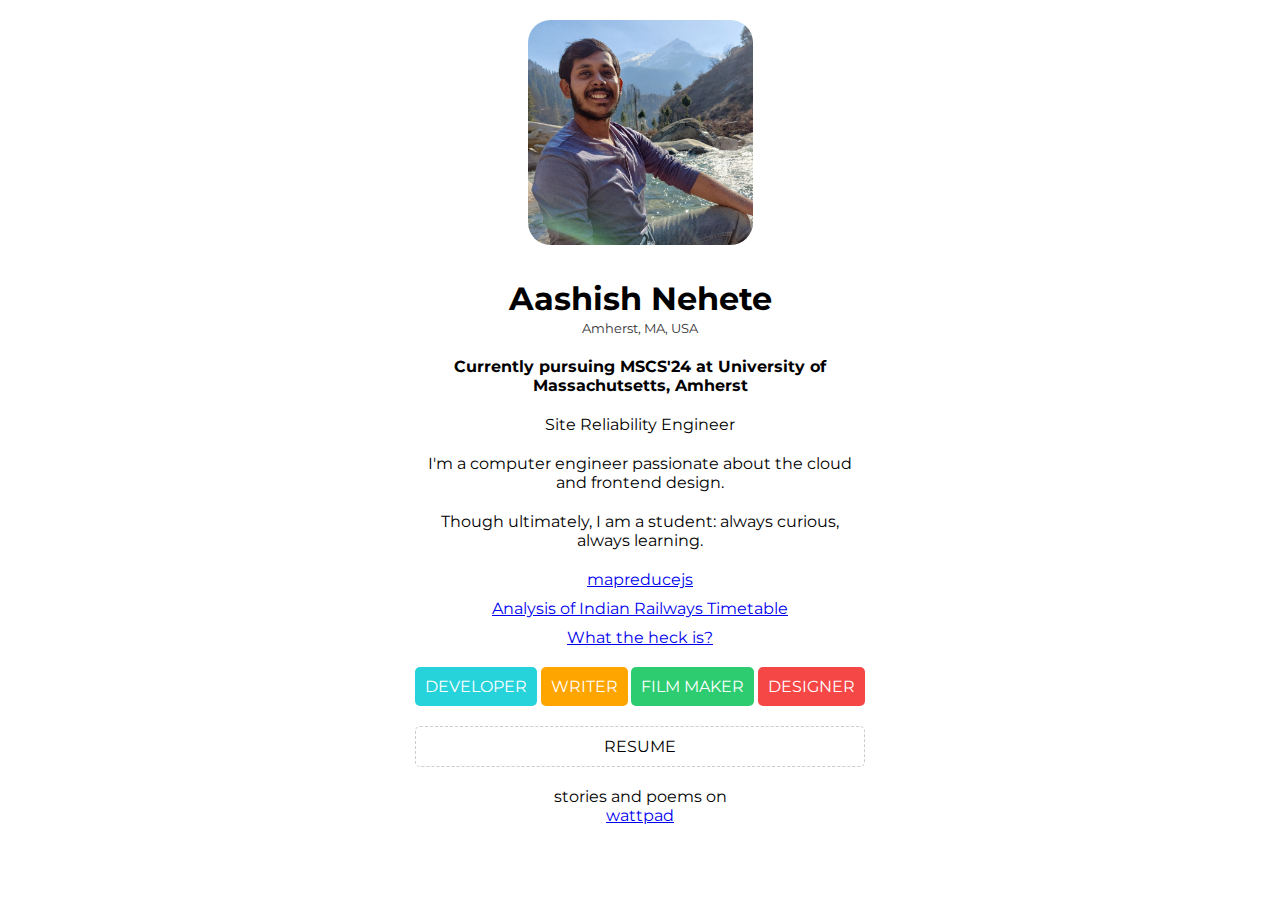
==== index.html @ cf2a5240 "Added new resume" ====
<!DOCTYPE html>
<html lang="en">

<head>
    <meta charset="UTF-8">
    <meta name="viewport" content="width=device-width, initial-scale=1.0">
    <meta http-equiv="X-UA-Compatible" content="ie=edge">
    <link rel="preconnect" href="https://fonts.googleapis.com">
    <link rel="preconnect" href="https://fonts.gstatic.com" crossorigin>
    <link href="https://fonts.googleapis.com/css2?family=Montserrat&display=swap" rel="stylesheet">
    <link rel="stylesheet" href="index.css">
    <link rel="stylesheet" href="https://use.fontawesome.com/releases/v5.3.1/css/all.css"
        integrity="sha384-mzrmE5qonljUremFsqc01SB46JvROS7bZs3IO2EmfFsd15uHvIt+Y8vEf7N7fWAU" crossorigin="anonymous">
    <title>Aashish Nehete</title>
</head>

<body>
    <div class="container">
        <nav>
            <div id="profile"><img src="images/dp.jpeg" alt="Profile"></div>
            <header>
                <h1>Aashish Nehete</h1>
                <small>Amherst, MA, USA</small>
            </header>
            <p id="occupation"><strong>Currently pursuing MSCS'24 at University of Massachutsetts, Amherst</strong></p>
            <p>Site Reliability Engineer</p>
            <p>I'm a computer engineer passionate about the cloud and frontend design.</p>
            <p>Though ultimately, I am a student: always curious, always learning.</p>
            <div id="highlights">
                <a href="https://ashnehete.in/mapreducejs/" target="_blank">mapreducejs</a>
                <a href="https://ashnehete.in/MapReduce-IndianRailwaysTimeTable/" target="_blank">Analysis of Indian
                    Railways Timetable</a>
                <a href="https://ashnehete.in/what-the-heck-is/" target="_blank">What the heck is?</a>
            </div>
            <div id="categories">
                <a href="http://github.com/ashnehete/" target="_blank" class="btn bg-developer">DEVELOPER</a>
                <a href="https://medium.com/@ashnehete" target="_blank" class="btn bg-writer">WRITER</a>
                <a href="https://www.youtube.com/playlist?list=PLQQp-IbY4nLMsA4YAWKZqexojX-QnEF7W" target="_blank"
                    class="btn bg-film">FILM MAKER</a>
                <a href="https://thelogobaker.tumblr.com/" target="_blank" class="btn bg-designer">DESIGNER</a>
            </div>
            <a href="resume/Aashish Nehete Resume.pdf" target="_blank" class="btn btn-inverse bg-resume">RESUME</a>
            <div id="highlights">
                stories and poems on <a href="https://www.wattpad.com/user/ashnehete" target="_blank">wattpad</a>
            </div>
            <div id="social">
                <a href="http://github.com/ashnehete/" target="_blank" style="color:#333"><i
                        class="fab fa-github-square"></i></a>
                <a href="https://www.linkedin.com/in/ashnehete/" target="_blank" style="color:#0077B5"><i
                        class="fab fa-linkedin"></i></a>
                <a href="https://twitter.com/ashnehete" target="_blank" style="color:#1DA1F2"><i
                        class="fab fa-twitter-square"></i></a>
                <a href="mailto:hello@ashnehete.in" target="_blank" style="color:#333"><i
                        class="fas fa-envelope-square"></i></a>
            </div>
        </nav>
    </div>

    <!-- Global site tag (gtag.js) - Google Analytics -->
    <script async src="https://www.googletagmanager.com/gtag/js?id=UA-96631590-1"></script>
    <script>
        window.dataLayer = window.dataLayer || [];
        function gtag() {
            dataLayer.push(arguments);
        }
        gtag('js', new Date());
        gtag('config', 'UA-96631590-1');
    </script>

</body>

</html>
---- index.css ----
:root {
    --light-gray: #EEE;
    --gray: #333;
    --developer: #27D3DB;
    --designer: #F64747;
    --writer: #FFA500;
    --film: #2ECC71;
}

* {
    margin: 0;
    padding: 0;
    font-family: 'Montserrat', sans-serif;
}

.container {
    display: flex;
    flex-direction: column;
}

nav {
    /* fixed width at 25% */
    width: 450px;
    display: flex;
    flex-direction: column;
    text-align: center;
    padding: 20px;
    margin: 0 auto;
}

#profile {
    width: 50%;
    margin-left: auto;
    margin-right: auto;
}

nav img {
    width: 100%;
    border-radius: 10%;
}

nav>header {
    margin-top: 30px;
}

nav>header>small {
    color: var(--gray)
}

nav p {
    margin-top: 20px;
}

#social {
    width:100%;
    margin-top: 20px;
    display: flex;
    justify-content: center;
}

#social i {
    font-size: 2em;
    margin: 5px;
}

#categories {
    display: flex;
    justify-content: space-between;
}

#highlights {
    display: flex;
    flex-direction: column;
    margin-top: 20px;
}

#highlights > a:not(:first-child) {
    margin-top: 10px;
}

a.btn {
    text-decoration: none;
}

.btn {
    margin-top: 20px;
    padding: 10px;
    color: white;
    cursor: pointer;
    border-radius: 5px;
    transition: box-shadow 0.25s ease-in-out;
}

.btn:hover {
    /* box-shadow: 0 2px 4px rgba(0, 0, 0, 0.2), 0 -1px 0px rgba(0, 0, 0, 0.02); */
    box-shadow: 0 4px 8px 0 rgba(0, 0, 0, 0.2);
}

.btn-inverse {
    color: black !important;
}

.bg-developer {
    background-color: var(--developer)
}

.bg-designer {
    background-color: var(--designer)
}

.bg-writer {
    background-color: var(--writer)
}

.bg-film {
    background-color: var(--film)
}

.bg-resume {
    border: 1px dashed #ccc;
}

main {
    flex-grow: 1;
    background-color: var(--light-gray);
    /* min-height: 100vh; */
    padding: 20px;
    display: grid;
    grid-template-columns: 1fr 1fr;
    grid-gap: 20px;
}

.box {
    background-color: white;
    border-radius: 10px;
    min-height: 150px;
    padding: 10px 20px;
}

.box p {
    margin-top: 5px;
}
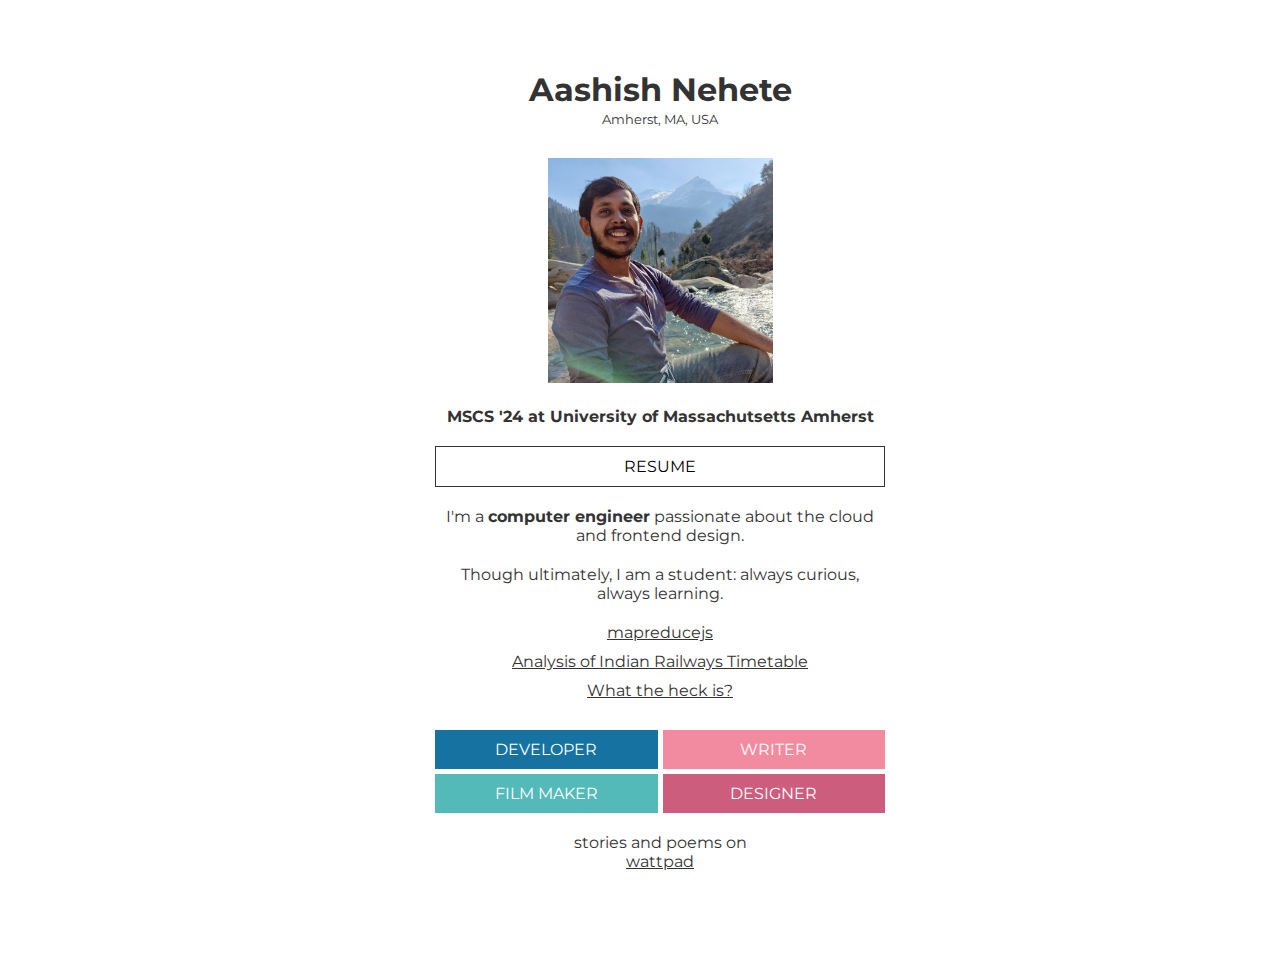
==== commit 0283f3f8: "Slight design updates" ====
--- a/index.html
+++ b/index.html
@@ -16,15 +16,15 @@
 
 <body>
     <div class="container">
-        <nav>
-            <div id="profile"><img src="images/dp.jpeg" alt="Profile"></div>
+        <div class="wrapper">
             <header>
                 <h1>Aashish Nehete</h1>
                 <small>Amherst, MA, USA</small>
             </header>
-            <p id="occupation"><strong>Currently pursuing MSCS'24 at University of Massachutsetts, Amherst</strong></p>
-            <p>Site Reliability Engineer</p>
-            <p>I'm a computer engineer passionate about the cloud and frontend design.</p>
+            <div id="profile"><img src="images/dp.jpeg" alt="Profile"></div>
+            <p id="occupation"><strong>MSCS '24 at University of Massachutsetts Amherst</strong></p>
+            <a href="resume/Aashish Nehete Resume.pdf" target="_blank" class="btn btn-inverse bg-resume">RESUME</a>
+            <p>I'm a <strong>computer engineer</strong> passionate about the cloud and frontend design.</p>
             <p>Though ultimately, I am a student: always curious, always learning.</p>
             <div id="highlights">
                 <a href="https://ashnehete.in/mapreducejs/" target="_blank">mapreducejs</a>
@@ -39,7 +39,6 @@
                     class="btn bg-film">FILM MAKER</a>
                 <a href="https://thelogobaker.tumblr.com/" target="_blank" class="btn bg-designer">DESIGNER</a>
             </div>
-            <a href="resume/Aashish Nehete Resume.pdf" target="_blank" class="btn btn-inverse bg-resume">RESUME</a>
             <div id="highlights">
                 stories and poems on <a href="https://www.wattpad.com/user/ashnehete" target="_blank">wattpad</a>
             </div>
@@ -53,7 +52,7 @@
                 <a href="mailto:hello@ashnehete.in" target="_blank" style="color:#333"><i
                         class="fas fa-envelope-square"></i></a>
             </div>
-        </nav>
+        </div>
     </div>
 
     <!-- Global site tag (gtag.js) - Google Analytics -->
--- a/index.css
+++ b/index.css
@@ -1,24 +1,29 @@
 :root {
     --light-gray: #EEE;
     --gray: #333;
-    --developer: #27D3DB;
-    --designer: #F64747;
-    --writer: #FFA500;
-    --film: #2ECC71;
+    --developer: #1572A1;
+    --designer: #CD5D7D;
+    --writer: #F38BA0;
+    --film: #54BAB9;
 }
 
 * {
     margin: 0;
     padding: 0;
     font-family: 'Montserrat', sans-serif;
+    color: var(--gray);
 }
 
 .container {
     display: flex;
     flex-direction: column;
+    width: 450px;
+    text-align: center;
+    padding: 20px;
+    margin: 0 auto;
 }
 
-nav {
+.wrapper {
     /* fixed width at 25% */
     width: 450px;
     display: flex;
@@ -34,20 +39,19 @@
     margin-right: auto;
 }
 
-nav img {
+img {
     width: 100%;
-    border-radius: 10%;
 }
 
-nav>header {
-    margin-top: 30px;
+header {
+    margin: 30px 0;
 }
 
-nav>header>small {
+header>small {
     color: var(--gray)
 }
 
-nav p {
+p {
     margin-top: 20px;
 }
 
@@ -64,8 +68,16 @@
 }
 
 #categories {
-    display: flex;
-    justify-content: space-between;
+    margin-top: 30px;
+    display: grid;
+    grid-template-columns: repeat(2, 1fr);
+    grid-template-rows: repeat(2, 1fr);
+    grid-column-gap: 5px;
+    grid-row-gap: 5px;
+}
+
+#categories a {
+    margin: 0;
 }
 
 #highlights {
@@ -87,7 +99,6 @@
     padding: 10px;
     color: white;
     cursor: pointer;
-    border-radius: 5px;
     transition: box-shadow 0.25s ease-in-out;
 }
 
@@ -117,7 +128,7 @@
 }
 
 .bg-resume {
-    border: 1px dashed #ccc;
+    border: 1px solid var(--gray);
 }
 
 main {
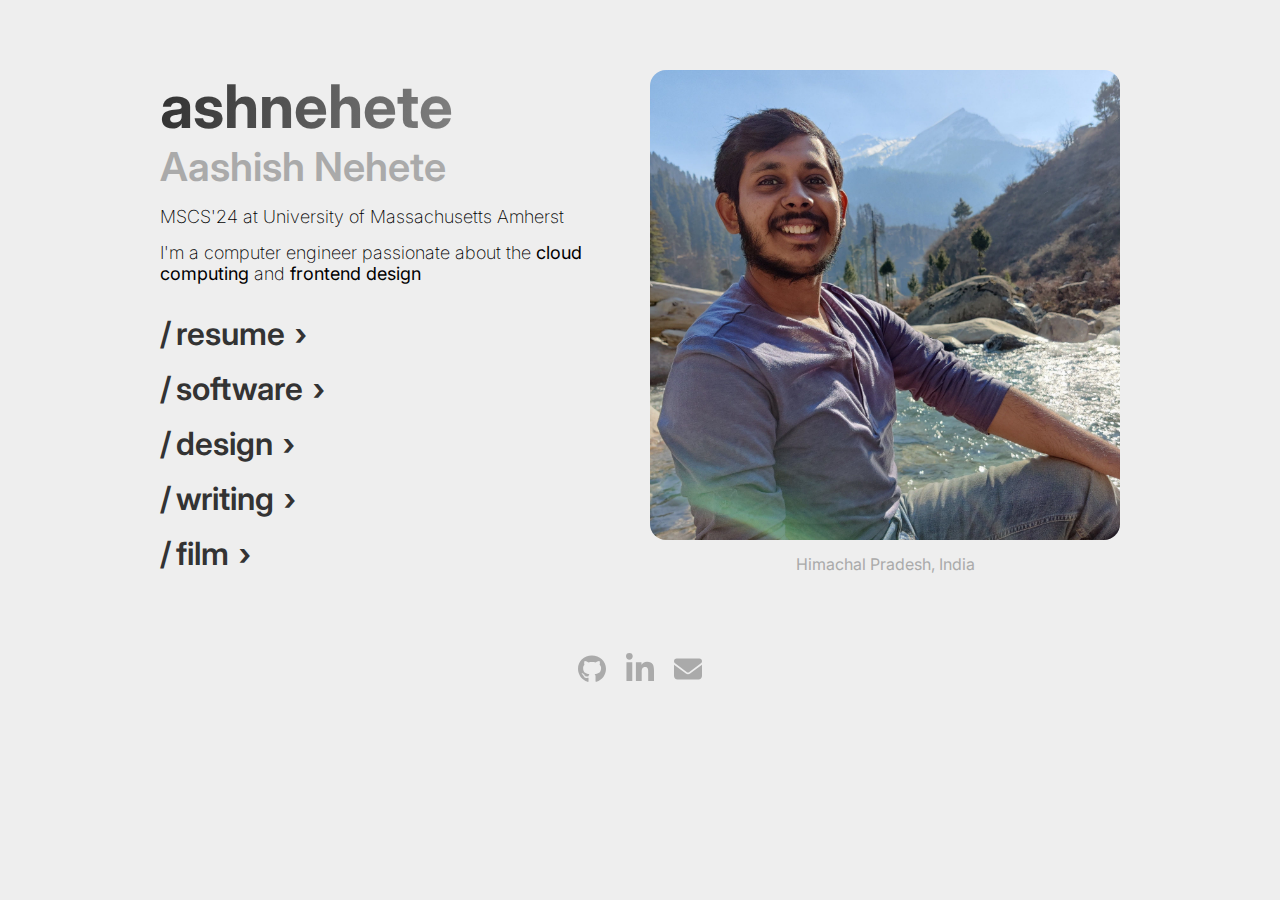
==== commit 52a9cd62: "New Grayscale Design" ====
--- a/index.html
+++ b/index.html
@@ -1,71 +1,42 @@
-<!DOCTYPE html>
+<!doctype html>
 <html lang="en">
-
 <head>
     <meta charset="UTF-8">
-    <meta name="viewport" content="width=device-width, initial-scale=1.0">
+    <meta name="viewport"
+          content="width=device-width, user-scalable=no, initial-scale=1.0, maximum-scale=1.0, minimum-scale=1.0">
     <meta http-equiv="X-UA-Compatible" content="ie=edge">
+    <title>Aashish Nehete</title>
+
     <link rel="preconnect" href="https://fonts.googleapis.com">
     <link rel="preconnect" href="https://fonts.gstatic.com" crossorigin>
-    <link href="https://fonts.googleapis.com/css2?family=Montserrat&display=swap" rel="stylesheet">
-    <link rel="stylesheet" href="index.css">
-    <link rel="stylesheet" href="https://use.fontawesome.com/releases/v5.3.1/css/all.css"
-        integrity="sha384-mzrmE5qonljUremFsqc01SB46JvROS7bZs3IO2EmfFsd15uHvIt+Y8vEf7N7fWAU" crossorigin="anonymous">
-    <title>Aashish Nehete</title>
+    <link href="https://fonts.googleapis.com/css2?family=Inter:wght@400;600;700&display=swap" rel="stylesheet">
+    <link rel="stylesheet" href="/style.css">
 </head>
-
 <body>
-    <div class="container">
-        <div class="wrapper">
-            <header>
-                <h1>Aashish Nehete</h1>
-                <small>Amherst, MA, USA</small>
-            </header>
-            <div id="profile"><img src="images/dp.jpeg" alt="Profile"></div>
-            <p id="occupation"><strong>MSCS '24 at University of Massachutsetts Amherst</strong></p>
-            <a href="resume/Aashish Nehete Resume.pdf" target="_blank" class="btn btn-inverse bg-resume">RESUME</a>
-            <p>I'm a <strong>computer engineer</strong> passionate about the cloud and frontend design.</p>
-            <p>Though ultimately, I am a student: always curious, always learning.</p>
-            <div id="highlights">
-                <a href="https://ashnehete.in/mapreducejs/" target="_blank">mapreducejs</a>
-                <a href="https://ashnehete.in/MapReduce-IndianRailwaysTimeTable/" target="_blank">Analysis of Indian
-                    Railways Timetable</a>
-                <a href="https://ashnehete.in/what-the-heck-is/" target="_blank">What the heck is?</a>
-            </div>
-            <div id="categories">
-                <a href="http://github.com/ashnehete/" target="_blank" class="btn bg-developer">DEVELOPER</a>
-                <a href="https://medium.com/@ashnehete" target="_blank" class="btn bg-writer">WRITER</a>
-                <a href="https://www.youtube.com/playlist?list=PLQQp-IbY4nLMsA4YAWKZqexojX-QnEF7W" target="_blank"
-                    class="btn bg-film">FILM MAKER</a>
-                <a href="https://thelogobaker.tumblr.com/" target="_blank" class="btn bg-designer">DESIGNER</a>
-            </div>
-            <div id="highlights">
-                stories and poems on <a href="https://www.wattpad.com/user/ashnehete" target="_blank">wattpad</a>
-            </div>
-            <div id="social">
-                <a href="http://github.com/ashnehete/" target="_blank" style="color:#333"><i
-                        class="fab fa-github-square"></i></a>
-                <a href="https://www.linkedin.com/in/ashnehete/" target="_blank" style="color:#0077B5"><i
-                        class="fab fa-linkedin"></i></a>
-                <a href="https://twitter.com/ashnehete" target="_blank" style="color:#1DA1F2"><i
-                        class="fab fa-twitter-square"></i></a>
-                <a href="mailto:hello@ashnehete.in" target="_blank" style="color:#333"><i
-                        class="fas fa-envelope-square"></i></a>
-            </div>
+<div class="parent">
+    <div class="left">
+        <span class="username text--gradient">ashnehete</span>
+        <span class="name">Aashish Nehete</span>
+        <p class="about">MSCS'24 at University of Massachusetts Amherst</p>
+        <p class="about">I'm a computer engineer passionate about the <strong>cloud computing</strong> and <strong>frontend
+            design</strong></p>
+        <div class="links">
+            <a href="/resume/Aashish%20Nehete%20Resume.pdf" target="_blank" class="slash">resume</a>
+            <a href="/software" class="slash">software</a>
+            <a href="https://thelogobaker.tumblr.com/" target="_blank" class="slash">design</a>
+            <a href="/writing" class="slash">writing</a>
+            <a href="/film" class="slash">film</a>
         </div>
     </div>
-
-    <!-- Global site tag (gtag.js) - Google Analytics -->
-    <script async src="https://www.googletagmanager.com/gtag/js?id=UA-96631590-1"></script>
-    <script>
-        window.dataLayer = window.dataLayer || [];
-        function gtag() {
-            dataLayer.push(arguments);
-        }
-        gtag('js', new Date());
-        gtag('config', 'UA-96631590-1');
-    </script>
-
+    <div class="right">
+        <img class="display" src="dp.jpeg" alt="Himachal Pradesh, India">
+        <span class="caption">Himachal Pradesh, India</span>
+    </div>
+</div>
+<footer>
+    <a href="http://github.com/ashnehete/" target="_blank"><img src="/assets/github.svg" alt="github.com"></a>
+    <a href="https://www.linkedin.com/in/ashnehete/" target="_blank"><img src="/assets/linkedin.svg" alt="linkedin.com"></a>
+    <a href="mailto:hello@ashnehete.in" target="_blank"><img src="/assets/email.svg" alt="gmail.com"></a>
+</footer>
 </body>
-
 </html>--- a/style.css
+++ b/style.css
@@ -0,0 +1,197 @@
+:root {
+    /*--primary-blue: #0039e3;*/
+    --primary-blue: #333333;
+    /*--secondary-blue: #7fc1ff;*/
+    --secondary-blue: #7F7F7F;
+    --text: #333333;
+    --text-light: #aaa;
+    --grey: #3333;
+
+    --width: 1000px;
+    --radius: 16px;
+}
+
+* {
+    box-sizing: border-box;
+    margin: 0;
+    padding: 0;
+}
+
+html {
+    font-family: 'Inter', sans-serif;
+}
+
+body {
+    background: #eee;
+}
+
+a {
+    text-decoration: none;
+    color: var(--text);
+}
+
+iframe {
+    aspect-ratio: 16 / 9;
+    border-radius: var(--radius);
+}
+
+.parent {
+    display: grid;
+    grid-template-columns: repeat(2, 1fr);
+    gap: 20px;
+
+    max-width: var(--width);
+    margin: 50px auto 30px;
+    padding: 20px;
+}
+
+@media screen and (max-width: 786px) {
+    .parent {
+        grid-template-columns: 1fr;
+    }
+}
+
+img.display {
+    width: 100%;
+    border-radius: var(--radius);
+}
+
+.caption {
+    display: block;
+    margin-top: 10px;
+    color: var(--text-light);
+    text-align: center;
+}
+
+.username {
+    font-size: 60px;
+    font-weight: 700;
+}
+
+.text--gradient {
+    background: var(--primary-blue);
+    background: linear-gradient(90deg, var(--primary-blue) 0%, var(--secondary-blue) 100%);
+    -webkit-background-clip: text;
+    -webkit-text-fill-color: transparent;
+}
+
+.name {
+    display: block;
+    font-size: 40px;
+    font-weight: 600;
+    color: var(--text-light);
+}
+
+.about {
+    font-size: 18px;
+    font-weight: 200;
+    margin: 15px 0;
+}
+
+.links {
+    margin: 30px 0;
+    font-weight: 600;
+}
+
+.links > a {
+    display: block;
+    margin-top: 16px;
+    font-size: 32px;
+}
+
+.slash:before {
+    content: "/";
+    margin-right: 5px;
+}
+
+.links > a:after {
+    content: "\203A";
+    margin-left: 10px;
+    transition: all 100ms ease-in-out;
+}
+
+.links > a:hover:after {
+    margin-left: 20px;
+}
+
+
+/* FOOTER */
+footer {
+    width: 100%;
+    display: flex;
+    justify-content: center;
+    align-items: center;
+    gap: 20px;
+    padding-bottom: 50px;
+}
+
+footer img {
+    width: 28px;
+}
+
+/* END FOOTER */
+
+/* PAGE */
+header {
+    position: relative;
+    max-width: 1000px;
+    margin: 50px auto 30px;
+    padding: 10px;
+    text-align: center;
+    font-size: 52px;
+    letter-spacing: 5px;
+}
+
+.header__back {
+    position: absolute;
+    left: 10px;
+    transition: all 100ms ease-in-out;
+    color: var(--text)
+}
+
+.header__back:hover {
+    left: 0;
+}
+
+.header__title {
+    display: block;
+    font-weight: 700;
+}
+
+.header__subtitle {
+    display: block;
+    margin-top: 30px;
+    font-size: 0.6em;
+}
+
+.card {
+    padding: 20px;
+    border-radius: var(--radius);
+    box-shadow: 5px 5px 0 0 var(--grey);
+    border: var(--grey) 1px solid;
+    transition: all 200ms ease-in-out;
+    background: white;
+}
+
+.card:hover, .card--blue {
+    --grey: var(--secondary-blue);
+}
+
+.card__title, .card__tags {
+    margin-bottom: 20px;
+}
+
+.card__pill {
+    border-radius: 12px;
+    color: white;
+    background: var(--secondary-blue);
+    padding: 5px 10px;
+    font-size: 12px;
+    letter-spacing: 1px;
+    transition: all 100ms ease-in-out;
+}
+
+.card--shadow {
+
+}
+/* END PAGE */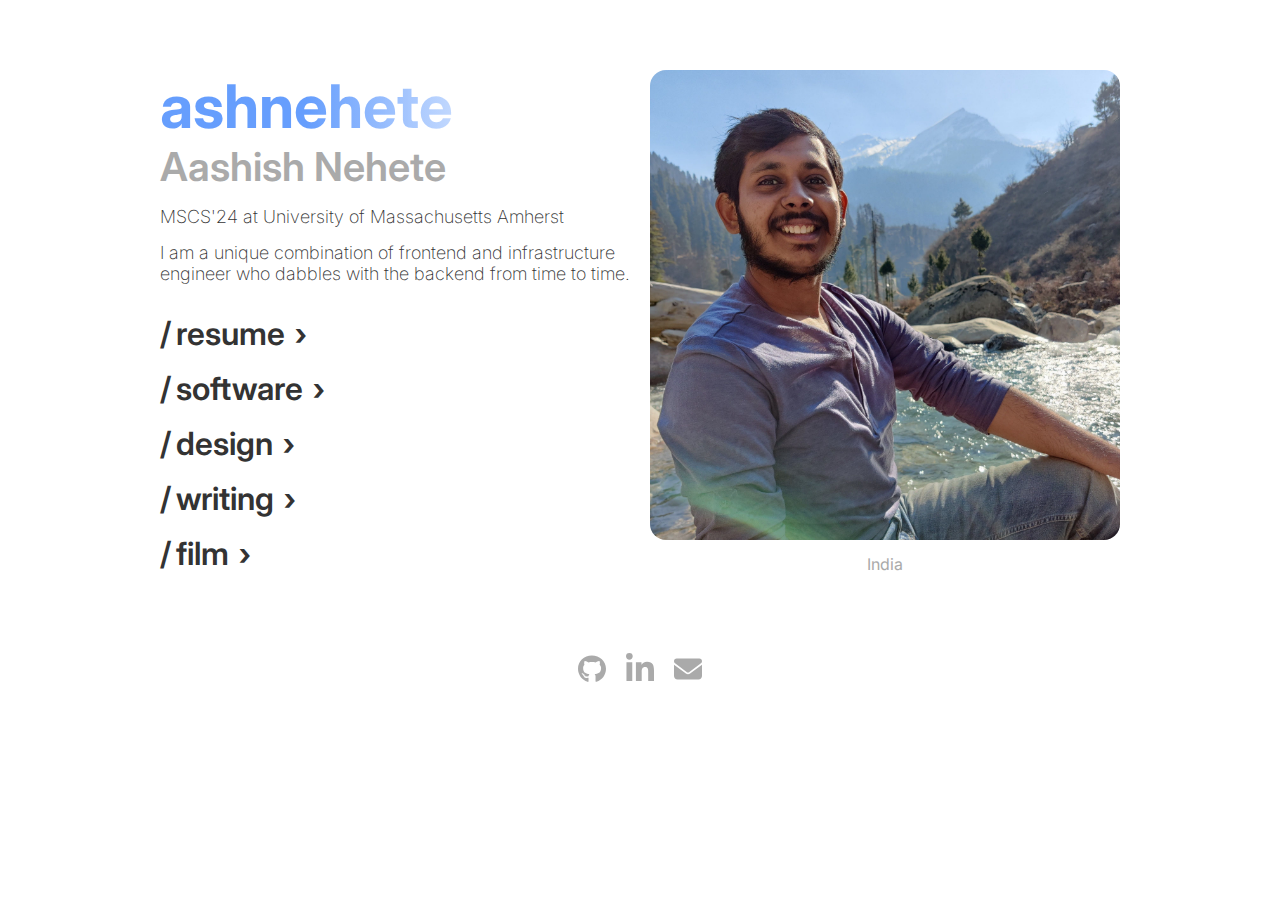
==== commit 0bf354f8: "Added colour" ====
--- a/index.html
+++ b/index.html
@@ -11,6 +11,11 @@
     <link rel="preconnect" href="https://fonts.gstatic.com" crossorigin>
     <link href="https://fonts.googleapis.com/css2?family=Inter:wght@400;600;700&display=swap" rel="stylesheet">
     <link rel="stylesheet" href="/style.css">
+    <style>
+        body {
+            background: white;
+        }
+    </style>
 </head>
 <body>
 <div class="parent">
@@ -18,8 +23,8 @@
         <span class="username text--gradient">ashnehete</span>
         <span class="name">Aashish Nehete</span>
         <p class="about">MSCS'24 at University of Massachusetts Amherst</p>
-        <p class="about">I'm a computer engineer passionate about the <strong>cloud computing</strong> and <strong>frontend
-            design</strong></p>
+        <p class="about">I am a unique combination of frontend and infrastructure engineer who dabbles with the
+            backend from time to time.</p>
         <div class="links">
             <a href="/resume/Aashish%20Nehete%20Resume.pdf" target="_blank" class="slash">resume</a>
             <a href="/software" class="slash">software</a>
@@ -29,8 +34,8 @@
         </div>
     </div>
     <div class="right">
-        <img class="display" src="dp.jpeg" alt="Himachal Pradesh, India">
-        <span class="caption">Himachal Pradesh, India</span>
+        <img class="display" src="dp.jpeg" alt="Aashish Nehete, India">
+        <span class="caption">India</span>
     </div>
 </div>
 <footer>
--- a/style.css
+++ b/style.css
@@ -1,11 +1,12 @@
 :root {
-    /*--primary-blue: #0039e3;*/
-    --primary-blue: #333333;
-    /*--secondary-blue: #7fc1ff;*/
-    --secondary-blue: #7F7F7F;
     --text: #333333;
     --text-light: #aaa;
     --grey: #3333;
+
+    --theme-value: 102, 158, 253;
+    --theme: rgb(var(--theme-value));
+    --theme-light: rgba(var(--theme-value), 0.4);
+    --theme-lightest: rgba(var(--theme-value), 0.05);
 
     --width: 1000px;
     --radius: 16px;
@@ -15,6 +16,7 @@
     box-sizing: border-box;
     margin: 0;
     padding: 0;
+    color: var(--text);
 }
 
 html {
@@ -22,7 +24,7 @@
 }
 
 body {
-    background: #eee;
+    background: var(--theme-lightest);
 }
 
 a {
@@ -69,8 +71,8 @@
 }
 
 .text--gradient {
-    background: var(--primary-blue);
-    background: linear-gradient(90deg, var(--primary-blue) 0%, var(--secondary-blue) 100%);
+    background: var(--theme);
+    background: linear-gradient(90deg, var(--theme) 50%, var(--theme-light) 100%);
     -webkit-background-clip: text;
     -webkit-text-fill-color: transparent;
 }
@@ -165,16 +167,17 @@
 }
 
 .card {
+    --color: var(--theme-light);
     padding: 20px;
     border-radius: var(--radius);
-    box-shadow: 5px 5px 0 0 var(--grey);
-    border: var(--grey) 1px solid;
+    box-shadow: 5px 5px 0 0 var(--color);
+    border: var(--color) 1px solid;
     transition: all 200ms ease-in-out;
     background: white;
 }
 
 .card:hover, .card--blue {
-    --grey: var(--secondary-blue);
+    --color: var(--theme);
 }
 
 .card__title, .card__tags {
@@ -184,7 +187,7 @@
 .card__pill {
     border-radius: 12px;
     color: white;
-    background: var(--secondary-blue);
+    background: var(--theme);
     padding: 5px 10px;
     font-size: 12px;
     letter-spacing: 1px;
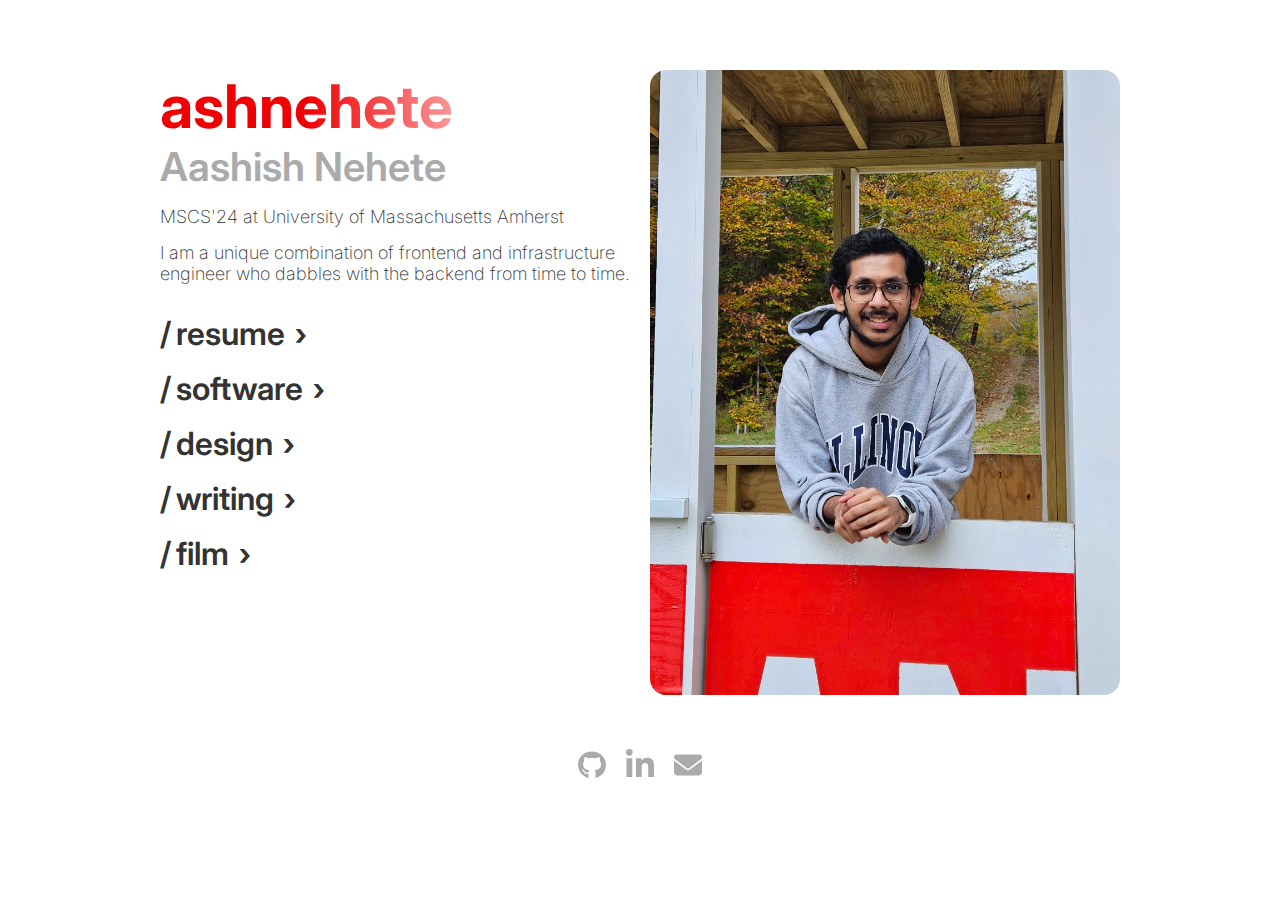
==== commit 7493dc01: "Updated dp and colors" ====
--- a/index.html
+++ b/index.html
@@ -1,9 +1,10 @@
 <!doctype html>
 <html lang="en">
+
 <head>
     <meta charset="UTF-8">
     <meta name="viewport"
-          content="width=device-width, user-scalable=no, initial-scale=1.0, maximum-scale=1.0, minimum-scale=1.0">
+        content="width=device-width, user-scalable=no, initial-scale=1.0, maximum-scale=1.0, minimum-scale=1.0">
     <meta http-equiv="X-UA-Compatible" content="ie=edge">
     <title>Aashish Nehete</title>
 
@@ -13,35 +14,37 @@
     <link rel="stylesheet" href="/style.css">
     <style>
         body {
-            background: white;
+            background: #fff;
         }
     </style>
 </head>
+
 <body>
-<div class="parent">
-    <div class="left">
-        <span class="username text--gradient">ashnehete</span>
-        <span class="name">Aashish Nehete</span>
-        <p class="about">MSCS'24 at University of Massachusetts Amherst</p>
-        <p class="about">I am a unique combination of frontend and infrastructure engineer who dabbles with the
-            backend from time to time.</p>
-        <div class="links">
-            <a href="/resume/Aashish%20Nehete%20Resume.pdf" target="_blank" class="slash">resume</a>
-            <a href="/software" class="slash">software</a>
-            <a href="https://thelogobaker.tumblr.com/" target="_blank" class="slash">design</a>
-            <a href="/writing" class="slash">writing</a>
-            <a href="/film" class="slash">film</a>
+    <div class="parent">
+        <div class="left">
+            <span class="username text--gradient">ashnehete</span>
+            <span class="name">Aashish Nehete</span>
+            <p class="about">MSCS'24 at University of Massachusetts Amherst</p>
+            <p class="about">I am a unique combination of frontend and infrastructure engineer who dabbles with the
+                backend from time to time.</p>
+            <div class="links">
+                <a href="/resume/Aashish%20Nehete%20Resume.pdf" target="_blank" class="slash">resume</a>
+                <a href="/software" class="slash">software</a>
+                <a href="https://thelogobaker.tumblr.com/" target="_blank" class="slash">design</a>
+                <a href="/writing" class="slash">writing</a>
+                <a href="/film" class="slash">film</a>
+            </div>
+        </div>
+        <div class="right">
+            <img class="display" src="dp.jpeg" alt="Aashish Nehete, India">
         </div>
     </div>
-    <div class="right">
-        <img class="display" src="dp.jpeg" alt="Aashish Nehete, India">
-        <span class="caption">India</span>
-    </div>
-</div>
-<footer>
-    <a href="http://github.com/ashnehete/" target="_blank"><img src="/assets/github.svg" alt="github.com"></a>
-    <a href="https://www.linkedin.com/in/ashnehete/" target="_blank"><img src="/assets/linkedin.svg" alt="linkedin.com"></a>
-    <a href="mailto:hello@ashnehete.in" target="_blank"><img src="/assets/email.svg" alt="gmail.com"></a>
-</footer>
+    <footer>
+        <a href="http://github.com/ashnehete/" target="_blank"><img src="/assets/github.svg" alt="github.com"></a>
+        <a href="https://www.linkedin.com/in/ashnehete/" target="_blank"><img src="/assets/linkedin.svg"
+                alt="linkedin.com"></a>
+        <a href="mailto:hello@ashnehete.in" target="_blank"><img src="/assets/email.svg" alt="gmail.com"></a>
+    </footer>
 </body>
+
 </html>--- a/style.css
+++ b/style.css
@@ -3,7 +3,7 @@
     --text-light: #aaa;
     --grey: #3333;
 
-    --theme-value: 102, 158, 253;
+    --theme-value: 241, 0, 3;
     --theme: rgb(var(--theme-value));
     --theme-light: rgba(var(--theme-value), 0.4);
     --theme-lightest: rgba(var(--theme-value), 0.05);
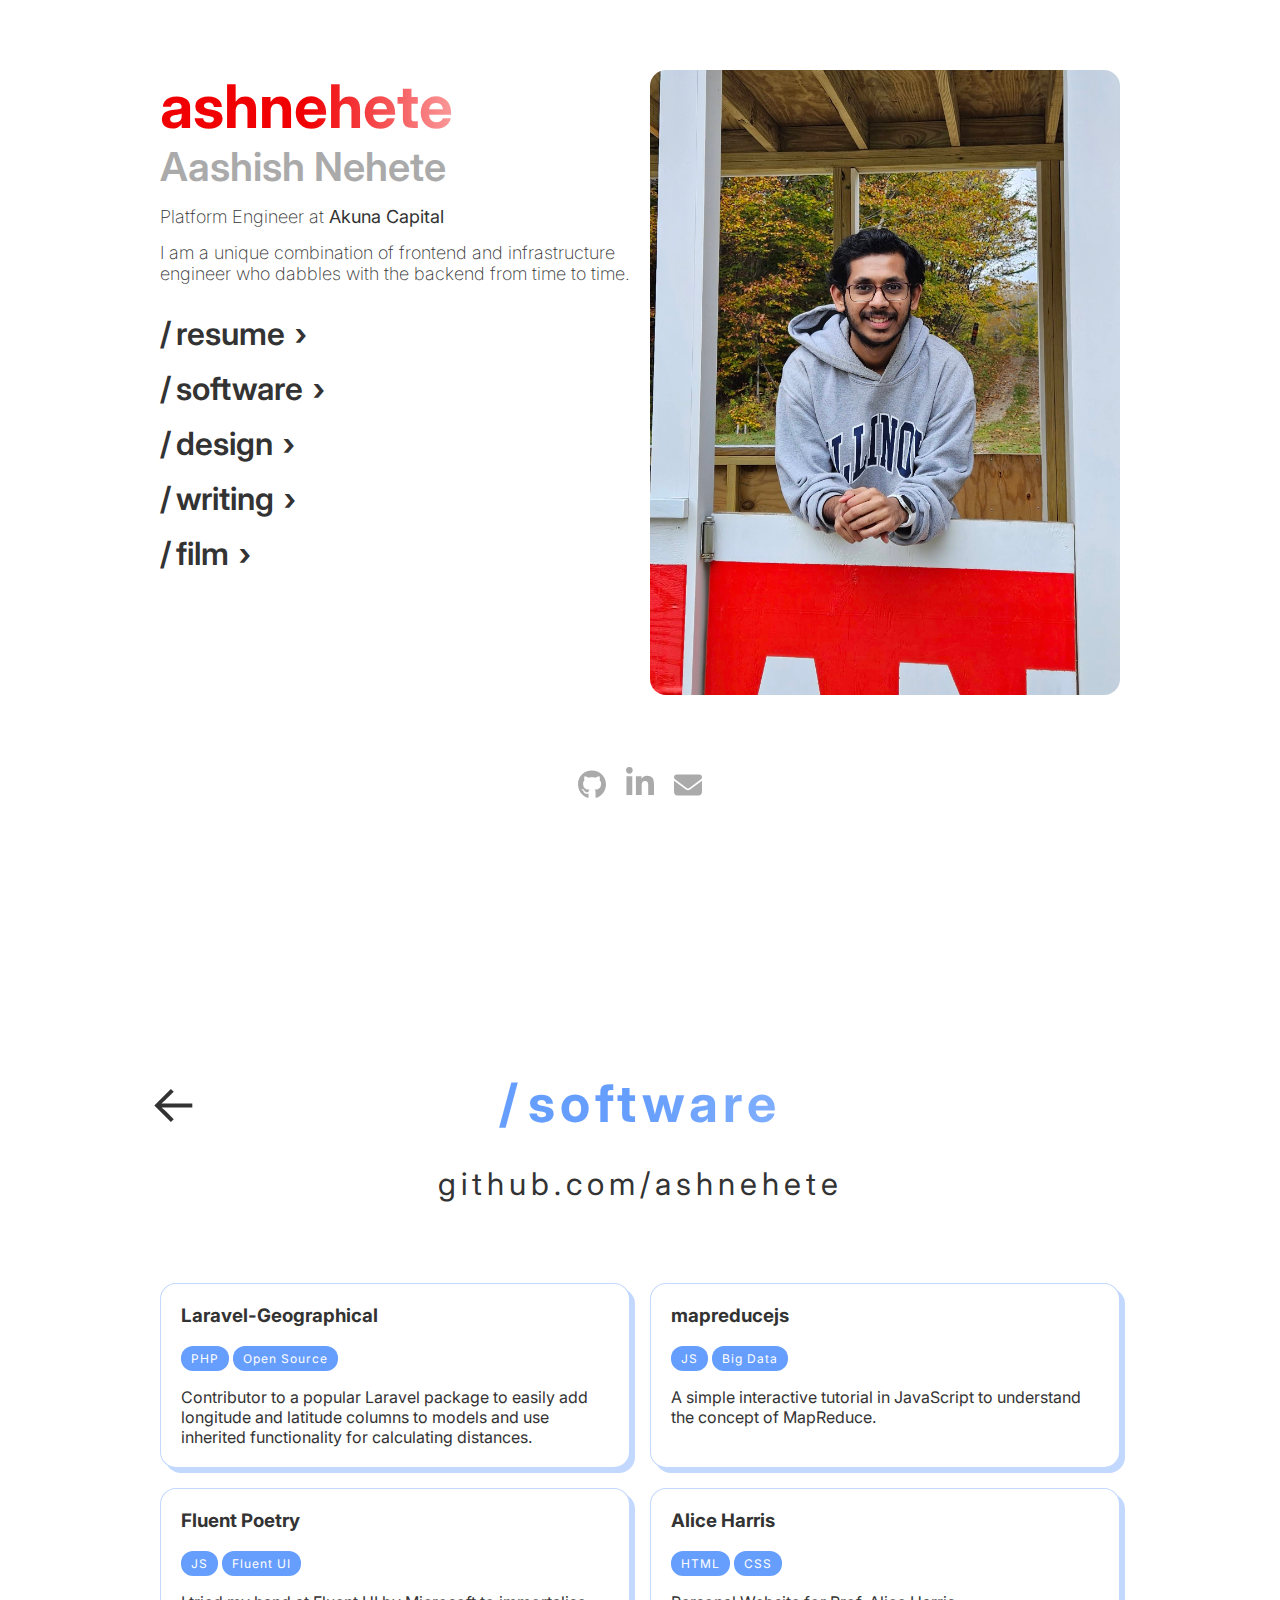
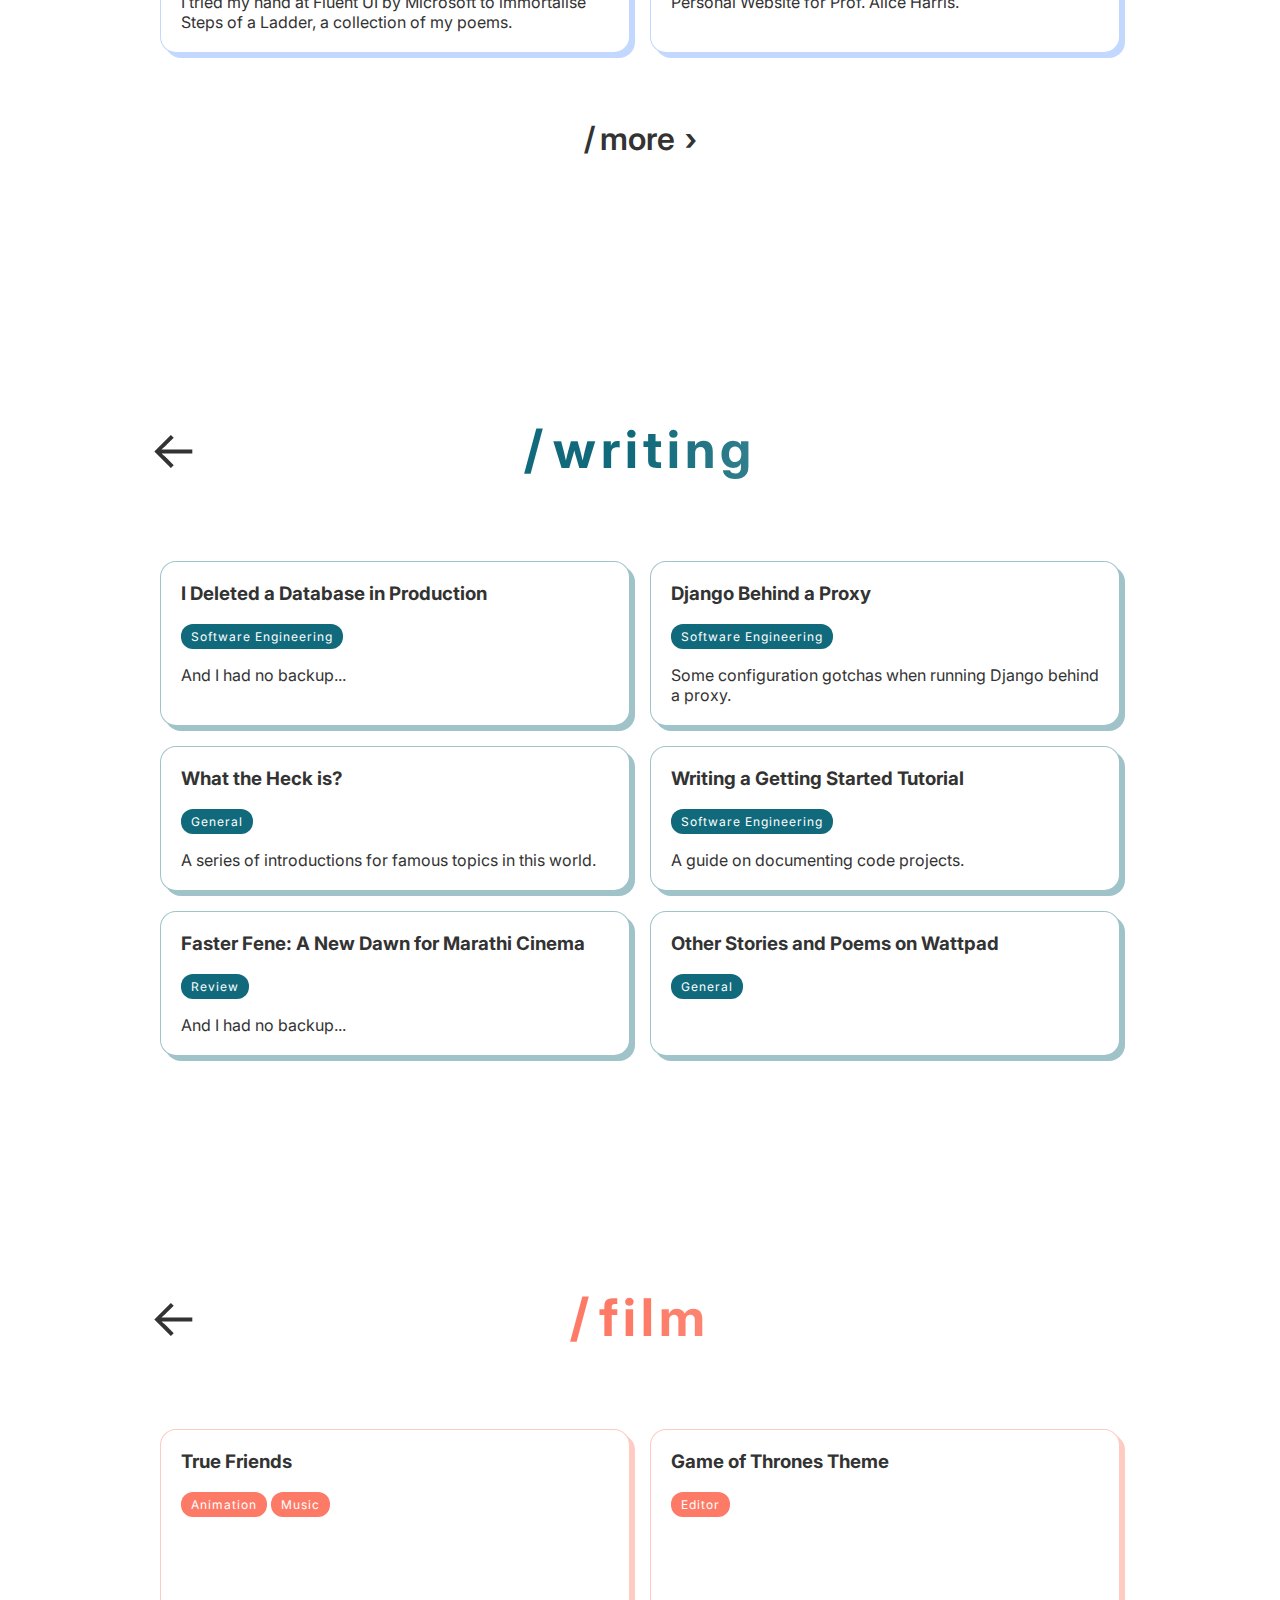
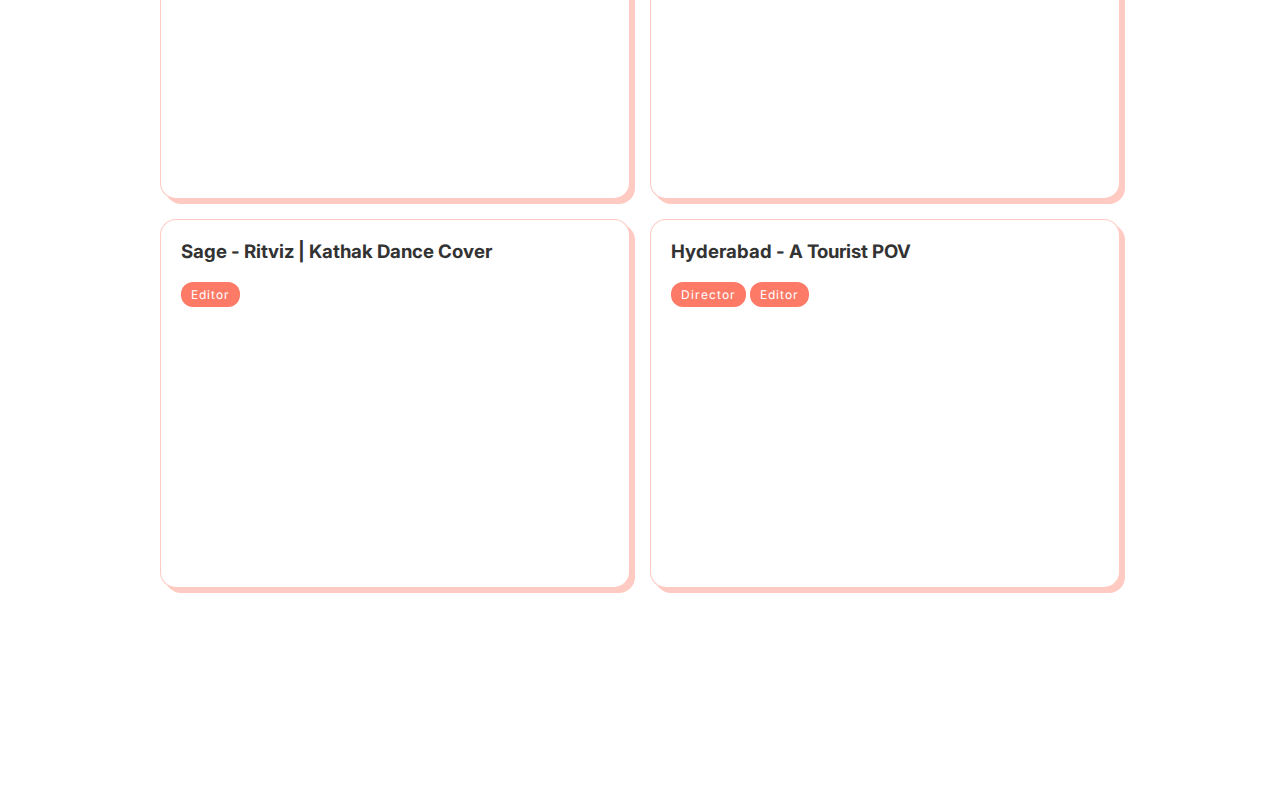
==== commit 31affc2d: "Make it one-pager" ====
--- a/index.html
+++ b/index.html
@@ -4,7 +4,7 @@
 <head>
     <meta charset="UTF-8">
     <meta name="viewport"
-        content="width=device-width, user-scalable=no, initial-scale=1.0, maximum-scale=1.0, minimum-scale=1.0">
+          content="width=device-width, user-scalable=no, initial-scale=1.0, maximum-scale=1.0, minimum-scale=1.0">
     <meta http-equiv="X-UA-Compatible" content="ie=edge">
     <title>Aashish Nehete</title>
 
@@ -20,19 +20,23 @@
 </head>
 
 <body>
+<div>
     <div class="parent">
         <div class="left">
             <span class="username text--gradient">ashnehete</span>
             <span class="name">Aashish Nehete</span>
-            <p class="about">MSCS'24 at University of Massachusetts Amherst</p>
+            <p class="about">
+                Platform Engineer at
+                <strong><a href="https://akunacapital.com/" target="_blank">Akuna Capital</a></strong>
+            </p>
             <p class="about">I am a unique combination of frontend and infrastructure engineer who dabbles with the
                 backend from time to time.</p>
             <div class="links">
                 <a href="/resume/Aashish%20Nehete%20Resume.pdf" target="_blank" class="slash">resume</a>
-                <a href="/software" class="slash">software</a>
+                <a href="#software" class="slash">software</a>
                 <a href="https://thelogobaker.tumblr.com/" target="_blank" class="slash">design</a>
-                <a href="/writing" class="slash">writing</a>
-                <a href="/film" class="slash">film</a>
+                <a href="#writing" class="slash">writing</a>
+                <a href="#film" class="slash">film</a>
             </div>
         </div>
         <div class="right">
@@ -42,9 +46,192 @@
     <footer>
         <a href="http://github.com/ashnehete/" target="_blank"><img src="/assets/github.svg" alt="github.com"></a>
         <a href="https://www.linkedin.com/in/ashnehete/" target="_blank"><img src="/assets/linkedin.svg"
-                alt="linkedin.com"></a>
+                                                                              alt="linkedin.com"></a>
         <a href="mailto:hello@ashnehete.in" target="_blank"><img src="/assets/email.svg" alt="gmail.com"></a>
     </footer>
+</div>
+
+<section id="software">
+    <header>
+        <a class="header__back" href="#">&larr;</a>
+        <span class="header__title slash text--gradient">software</span>
+        <a href="http://github.com/ashnehete" target="_blank" class="header__subtitle">github.com/ashnehete</a>
+    </header>
+    <div class="parent">
+        <a href="https://github.com/malhal/Laravel-Geographical" target="_blank" class="card">
+            <h3 class="card__title">Laravel-Geographical</h3>
+            <div class="card__tags">
+                <span class="card__pill">PHP</span>
+                <span class="card__pill">Open Source</span>
+            </div>
+            <p class="card__info">Contributor to a popular Laravel package to easily add longitude and latitude columns
+                to
+                models and use inherited functionality for calculating distances.</p>
+        </a>
+        <a href="/mapreducejs/" target="_blank" class="card">
+            <h3 class="card__title">mapreducejs</h3>
+            <div class="card__tags">
+                <span class="card__pill">JS</span>
+                <span class="card__pill">Big Data</span>
+            </div>
+            <p class="card__info">A simple interactive tutorial in JavaScript to understand the concept of
+                MapReduce.</p>
+        </a>
+        <a href="/fluent-poetry/" target="_blank" class="card">
+            <h3 class="card__title">Fluent Poetry</h3>
+            <div class="card__tags">
+                <span class="card__pill">JS</span>
+                <span class="card__pill">Fluent UI</span>
+            </div>
+            <p class="card__info">I tried my hand at Fluent UI by Microsoft to immortalise Steps of a Ladder, a
+                collection
+                of my poems.</p>
+        </a>
+        <a href="https://people.umass.edu/acharris/" target="_blank" class="card">
+            <h3 class="card__title">Alice Harris</h3>
+            <div class="card__tags">
+                <span class="card__pill">HTML</span>
+                <span class="card__pill">CSS</span>
+            </div>
+            <p class="card__info">Personal Website for Prof. Alice Harris.</p>
+        </a>
+    </div>
+    <footer class="links">
+        <a href="/software" class="slash">more</a>
+    </footer>
+</section>
+
+<section id="writing">
+    <header>
+        <a class="header__back" href="#">&larr;</a>
+        <span class="header__title slash text--gradient">writing</span>
+    </header>
+    <div class="parent">
+        <a href="https://medium.com/workindia-in/i-deleted-a-database-in-production-be78f1211b93" target="_blank"
+           class="card">
+            <h3 class="card__title">I Deleted a Database in Production</h3>
+            <div class="card__tags">
+                <span class="card__pill">Software Engineering</span>
+            </div>
+            <p class="card__info">
+                And I had no backup...
+            </p>
+        </a>
+        <a href="https://medium.com/workindia-in/django-behind-a-proxy-fefa91d337fd" target="_blank" class="card">
+            <h3 class="card__title">Django Behind a Proxy</h3>
+            <div class="card__tags">
+                <span class="card__pill">Software Engineering</span>
+            </div>
+            <p class="card__info">
+                Some configuration gotchas when running Django behind a proxy.
+            </p>
+        </a>
+        <a href="https://ashnehete.in/what-the-heck-is/" target="_blank"
+           class="card">
+            <h3 class="card__title">What the Heck is?</h3>
+            <div class="card__tags">
+                <span class="card__pill">General</span>
+            </div>
+            <p class="card__info">
+                A series of introductions for famous topics in this world.
+            </p>
+        </a>
+        <a href="https://medium.com/workindia-in/writing-a-getting-started-tutorial-f6314fd2683e" target="_blank"
+           class="card">
+            <h3 class="card__title">Writing a Getting Started Tutorial</h3>
+            <div class="card__tags">
+                <span class="card__pill">Software Engineering</span>
+            </div>
+            <p class="card__info">
+                A guide on documenting code projects.
+            </p>
+        </a>
+        <a href="https://medium.com/@ashnehete/faster-fene-a-new-dawn-for-marathi-cinema-534b301aab87" target="_blank"
+           class="card">
+            <h3 class="card__title">Faster Fene: A New Dawn for Marathi Cinema</h3>
+            <div class="card__tags">
+                <span class="card__pill">Review</span>
+            </div>
+            <p class="card__info">
+                And I had no backup...
+            </p>
+        </a>
+
+        <a href="https://www.wattpad.com/user/ashnehete" target="_blank"
+           class="card">
+            <h3 class="card__title">Other Stories and Poems on Wattpad</h3>
+            <div class="card__tags">
+                <span class="card__pill">General</span>
+            </div>
+            <p class="card__info">
+
+            </p>
+        </a>
+
+    </div>
+</section>
+
+<section id="film">
+    <header>
+        <a class="header__back" href="#">&larr;</a>
+        <span class="header__title slash text--gradient">film</span>
+    </header>
+    <div class="parent">
+        <a href="#" class="card">
+            <h3 class="card__title">True Friends</h3>
+            <div class="card__tags">
+                <span class="card__pill">Animation</span>
+                <span class="card__pill">Music</span>
+            </div>
+            <div class="card__info">
+                <iframe width="100%" src="https://www.youtube-nocookie.com/embed/BgIO7tXVvI8"
+                        title="YouTube video player"
+                        frameborder="0"
+                        allow="accelerometer; autoplay; clipboard-write; encrypted-media; gyroscope; picture-in-picture; web-share"
+                        allowfullscreen></iframe>
+            </div>
+        </a>
+        <a href="#" class="card">
+            <h3 class="card__title">Game of Thrones Theme</h3>
+            <div class="card__tags">
+                <span class="card__pill">Editor</span>
+            </div>
+            <div class="card__info">
+                <iframe width="100%" src="https://www.youtube-nocookie.com/embed/V2PTURmWJ_w"
+                        title="YouTube video player"
+                        frameborder="0"
+                        allow="accelerometer; autoplay; clipboard-write; encrypted-media; gyroscope; picture-in-picture; web-share"
+                        allowfullscreen></iframe>
+            </div>
+        </a>
+        <a href="#" class="card">
+            <h3 class="card__title">Sage - Ritviz | Kathak Dance Cover</h3>
+            <div class="card__tags">
+                <span class="card__pill">Editor</span>
+            </div>
+            <div class="card__info">
+                <iframe width="100%" src="https://www.youtube-nocookie.com/embed/BV8Y-pSpgVg"
+                        title="YouTube video player"
+                        frameborder="0"
+                        allow="accelerometer; autoplay; clipboard-write; encrypted-media; gyroscope; picture-in-picture; web-share"
+                        allowfullscreen></iframe>
+            </div>
+        </a>
+        <a href="#" class="card">
+            <h3 class="card__title">Hyderabad - A Tourist POV</h3>
+            <div class="card__tags">
+                <span class="card__pill">Director</span>
+                <span class="card__pill">Editor</span>
+            </div>
+            <div class="card__info">
+                <iframe width="100%" src="https://www.youtube-nocookie.com/embed/aiA7nhK-dj4"
+                        title="YouTube video player"
+                        frameborder="0"
+                        allow="accelerometer; autoplay; clipboard-write; encrypted-media; gyroscope; picture-in-picture; web-share"
+                        allowfullscreen></iframe>
+            </div>
+        </a>
+    </div>
+</section>
 </body>
-
-</html>+</html>
--- a/style.css
+++ b/style.css
@@ -21,10 +21,36 @@
 
 html {
     font-family: 'Inter', sans-serif;
+    scroll-behavior: smooth;
 }
 
 body {
     background: var(--theme-lightest);
+}
+
+section {
+    margin: 200px 0;
+}
+
+#software {
+    --theme-value: 102, 158, 253;
+    --theme: rgb(var(--theme-value));
+    --theme-light: rgba(var(--theme-value), 0.4);
+    --theme-lightest: rgba(var(--theme-value), 0.05);
+}
+
+#writing {
+    --theme-value: 17, 106, 123;
+    --theme: rgb(var(--theme-value));
+    --theme-light: rgba(var(--theme-value), 0.4);
+    --theme-lightest: rgba(var(--theme-value), 0.05);
+}
+
+#film {
+    --theme-value: 253, 122, 102;
+    --theme: rgb(var(--theme-value));
+    --theme-light: rgba(var(--theme-value), 0.4);
+    --theme-lightest: rgba(var(--theme-value), 0.05);
 }
 
 a {
@@ -125,6 +151,7 @@
     align-items: center;
     gap: 20px;
     padding-bottom: 50px;
+    font-size: 52px;
 }
 
 footer img {
@@ -197,4 +224,4 @@
 .card--shadow {
 
 }
-/* END PAGE */+/* END PAGE */
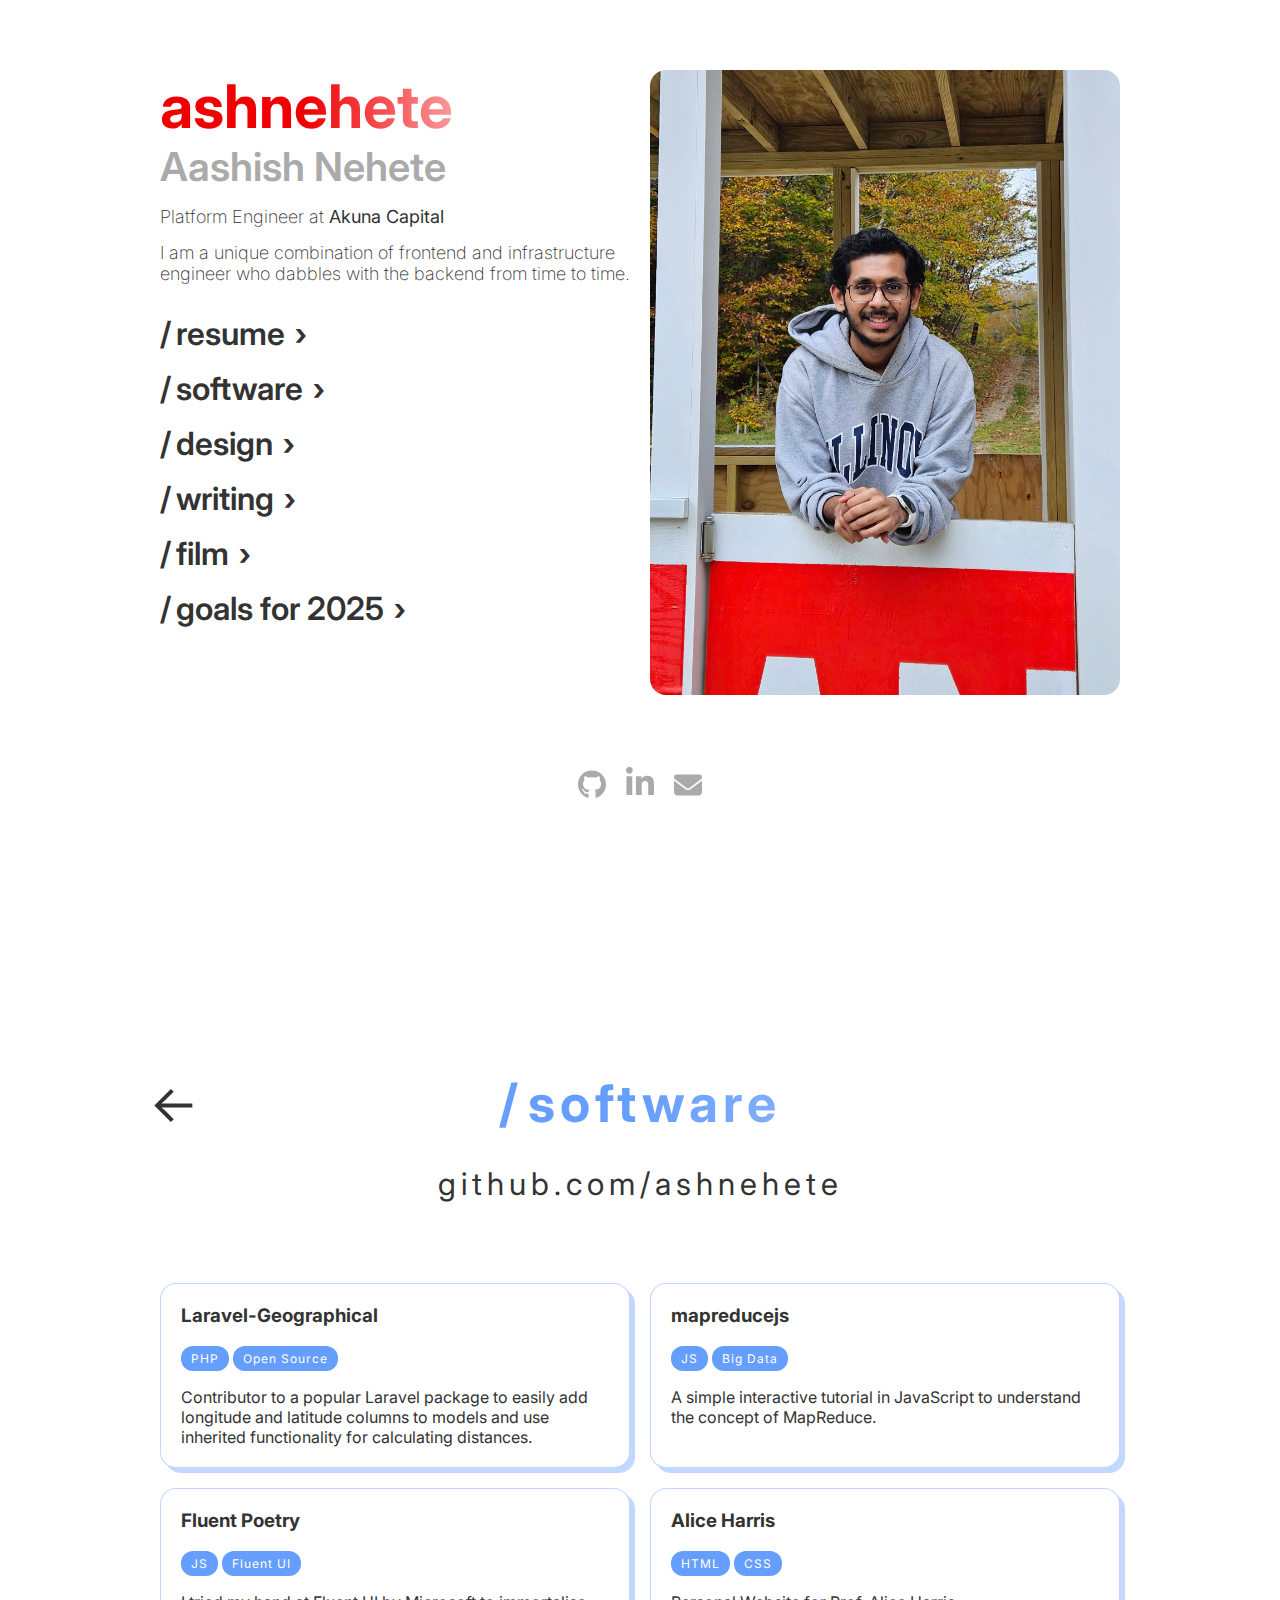
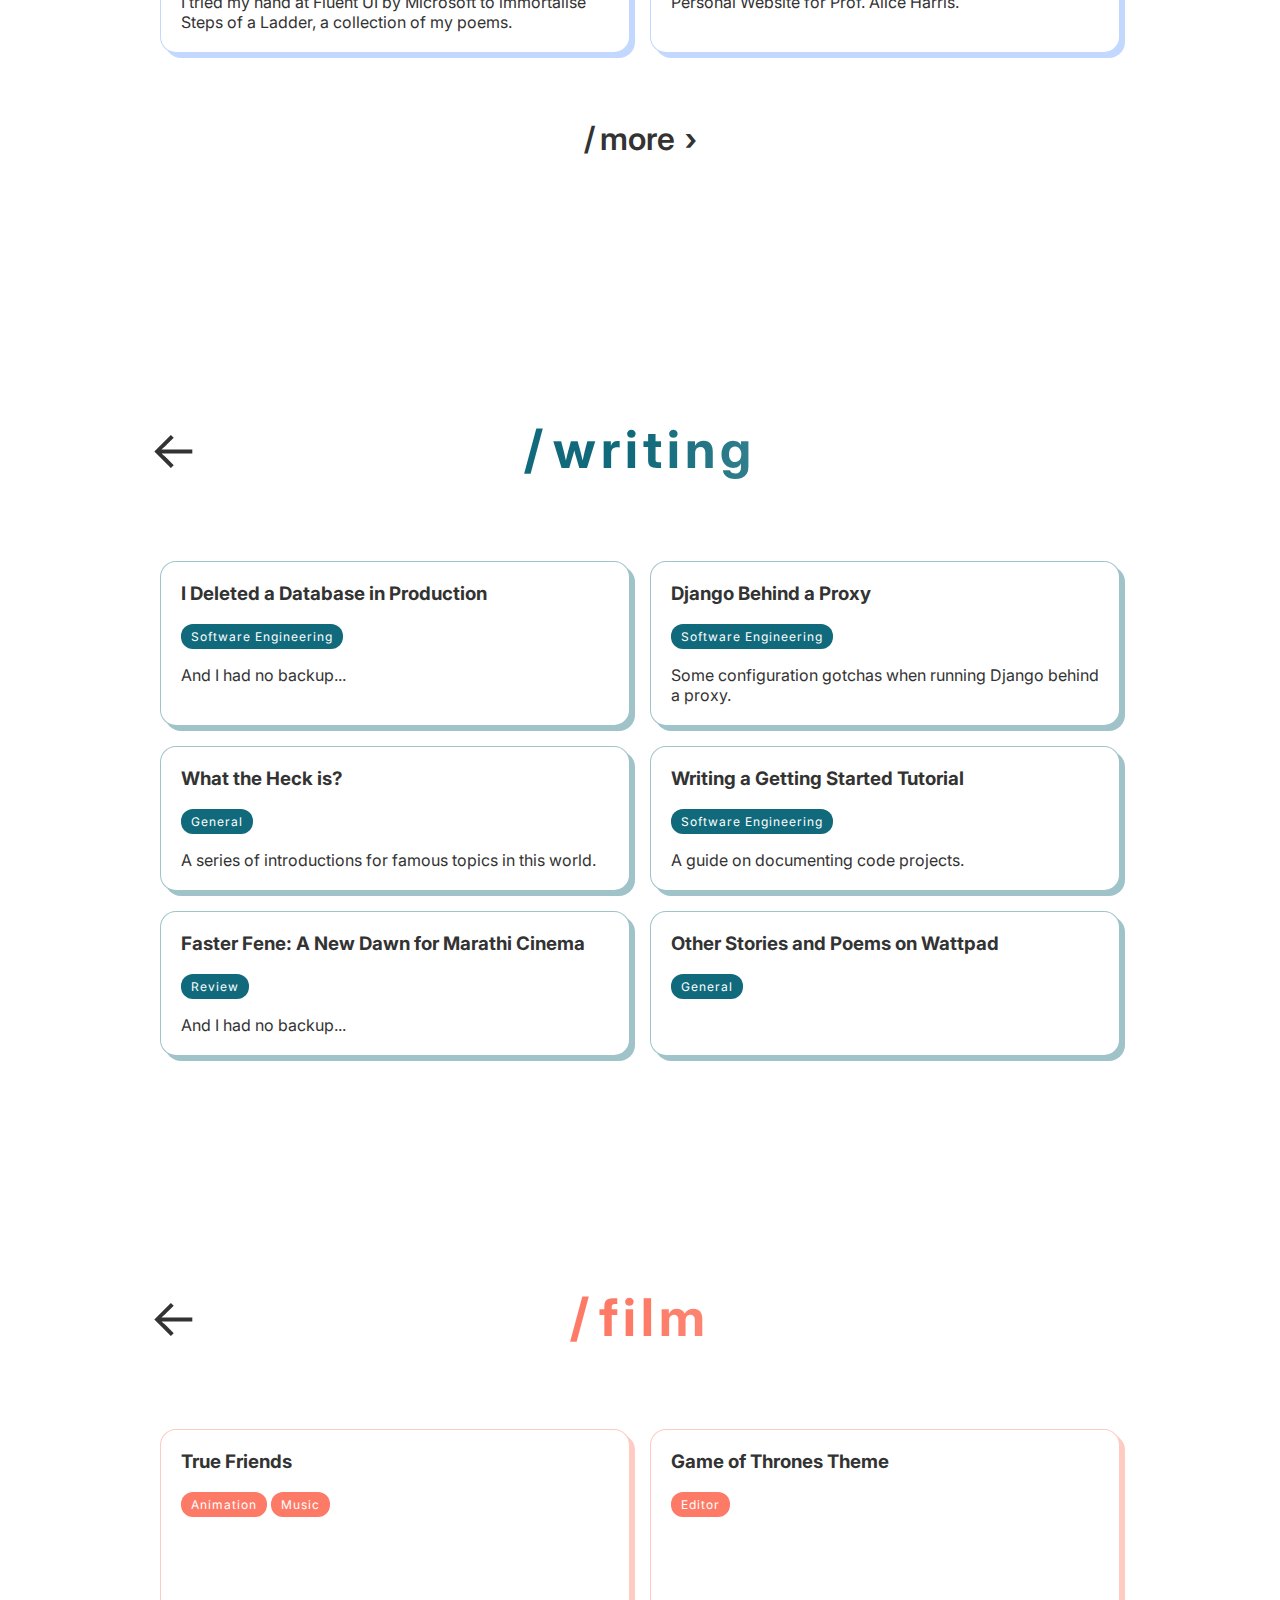
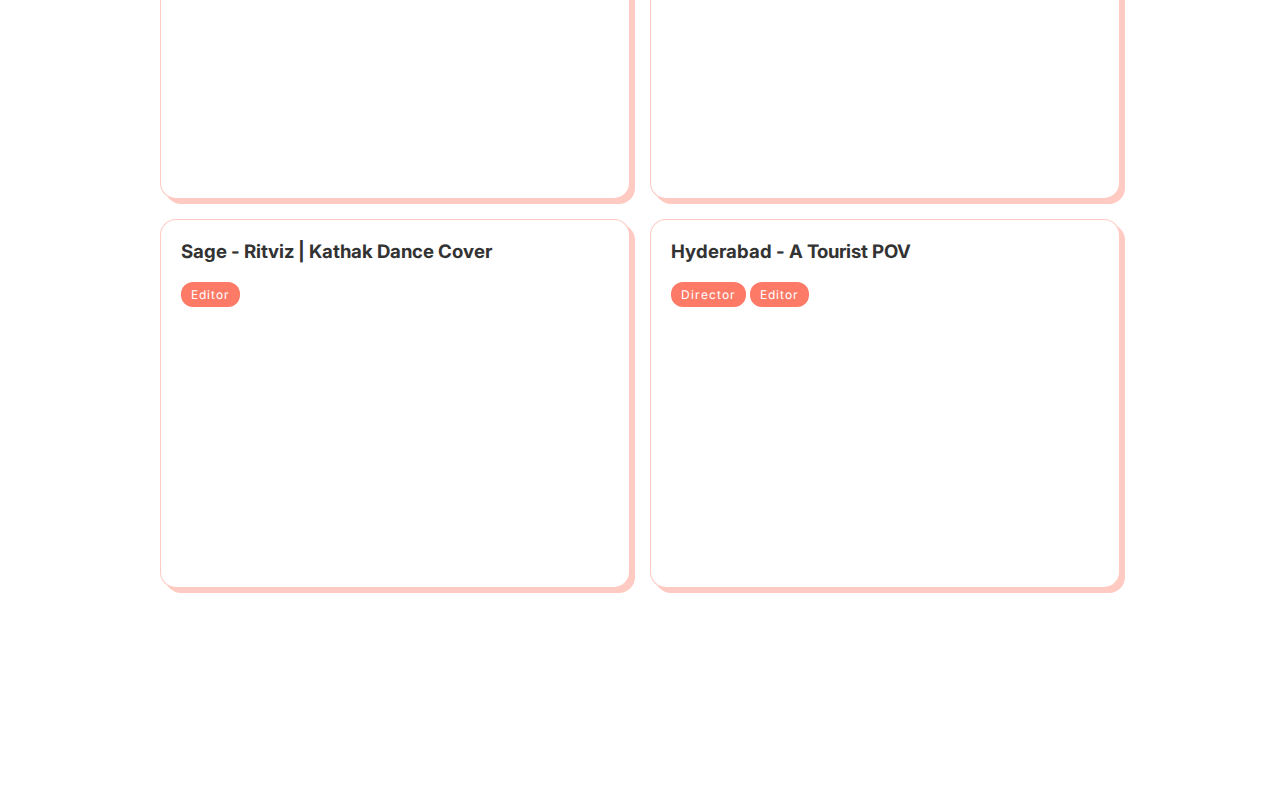
==== commit 6f685574: "Add link to goals for 2025" ====
--- a/index.html
+++ b/index.html
@@ -4,7 +4,7 @@
 <head>
     <meta charset="UTF-8">
     <meta name="viewport"
-          content="width=device-width, user-scalable=no, initial-scale=1.0, maximum-scale=1.0, minimum-scale=1.0">
+        content="width=device-width, user-scalable=no, initial-scale=1.0, maximum-scale=1.0, minimum-scale=1.0">
     <meta http-equiv="X-UA-Compatible" content="ie=edge">
     <title>Aashish Nehete</title>
 
@@ -20,218 +20,215 @@
 </head>
 
 <body>
-<div>
-    <div class="parent">
-        <div class="left">
-            <span class="username text--gradient">ashnehete</span>
-            <span class="name">Aashish Nehete</span>
-            <p class="about">
-                Platform Engineer at
-                <strong><a href="https://akunacapital.com/" target="_blank">Akuna Capital</a></strong>
-            </p>
-            <p class="about">I am a unique combination of frontend and infrastructure engineer who dabbles with the
-                backend from time to time.</p>
-            <div class="links">
-                <a href="/resume/Aashish%20Nehete%20Resume.pdf" target="_blank" class="slash">resume</a>
-                <a href="#software" class="slash">software</a>
-                <a href="https://thelogobaker.tumblr.com/" target="_blank" class="slash">design</a>
-                <a href="#writing" class="slash">writing</a>
-                <a href="#film" class="slash">film</a>
+    <div>
+        <div class="parent">
+            <div class="left">
+                <span class="username text--gradient">ashnehete</span>
+                <span class="name">Aashish Nehete</span>
+                <p class="about">
+                    Platform Engineer at
+                    <strong><a href="https://akunacapital.com/" target="_blank">Akuna Capital</a></strong>
+                </p>
+                <p class="about">I am a unique combination of frontend and infrastructure engineer who dabbles with the
+                    backend from time to time.</p>
+                <div class="links">
+                    <a href="/resume/Aashish%20Nehete%20Resume.pdf" target="_blank" class="slash">resume</a>
+                    <a href="#software" class="slash">software</a>
+                    <a href="https://thelogobaker.tumblr.com/" target="_blank" class="slash">design</a>
+                    <a href="#writing" class="slash">writing</a>
+                    <a href="#film" class="slash">film</a>
+                    <a href="/goals-for-2025/" class="slash">goals for 2025</a>
+                </div>
             </div>
-        </div>
-        <div class="right">
-            <img class="display" src="dp.jpeg" alt="Aashish Nehete, India">
-        </div>
+            <div class="right">
+                <img class="display" src="dp.jpeg" alt="Aashish Nehete, India">
+            </div>
+        </div>
+        <footer>
+            <a href="http://github.com/ashnehete/" target="_blank"><img src="/assets/github.svg" alt="github.com"></a>
+            <a href="https://www.linkedin.com/in/ashnehete/" target="_blank"><img src="/assets/linkedin.svg"
+                    alt="linkedin.com"></a>
+            <a href="mailto:hello@ashnehete.in" target="_blank"><img src="/assets/email.svg" alt="gmail.com"></a>
+        </footer>
     </div>
-    <footer>
-        <a href="http://github.com/ashnehete/" target="_blank"><img src="/assets/github.svg" alt="github.com"></a>
-        <a href="https://www.linkedin.com/in/ashnehete/" target="_blank"><img src="/assets/linkedin.svg"
-                                                                              alt="linkedin.com"></a>
-        <a href="mailto:hello@ashnehete.in" target="_blank"><img src="/assets/email.svg" alt="gmail.com"></a>
-    </footer>
-</div>
-
-<section id="software">
-    <header>
-        <a class="header__back" href="#">&larr;</a>
-        <span class="header__title slash text--gradient">software</span>
-        <a href="http://github.com/ashnehete" target="_blank" class="header__subtitle">github.com/ashnehete</a>
-    </header>
-    <div class="parent">
-        <a href="https://github.com/malhal/Laravel-Geographical" target="_blank" class="card">
-            <h3 class="card__title">Laravel-Geographical</h3>
-            <div class="card__tags">
-                <span class="card__pill">PHP</span>
-                <span class="card__pill">Open Source</span>
-            </div>
-            <p class="card__info">Contributor to a popular Laravel package to easily add longitude and latitude columns
-                to
-                models and use inherited functionality for calculating distances.</p>
-        </a>
-        <a href="/mapreducejs/" target="_blank" class="card">
-            <h3 class="card__title">mapreducejs</h3>
-            <div class="card__tags">
-                <span class="card__pill">JS</span>
-                <span class="card__pill">Big Data</span>
-            </div>
-            <p class="card__info">A simple interactive tutorial in JavaScript to understand the concept of
-                MapReduce.</p>
-        </a>
-        <a href="/fluent-poetry/" target="_blank" class="card">
-            <h3 class="card__title">Fluent Poetry</h3>
-            <div class="card__tags">
-                <span class="card__pill">JS</span>
-                <span class="card__pill">Fluent UI</span>
-            </div>
-            <p class="card__info">I tried my hand at Fluent UI by Microsoft to immortalise Steps of a Ladder, a
-                collection
-                of my poems.</p>
-        </a>
-        <a href="https://people.umass.edu/acharris/" target="_blank" class="card">
-            <h3 class="card__title">Alice Harris</h3>
-            <div class="card__tags">
-                <span class="card__pill">HTML</span>
-                <span class="card__pill">CSS</span>
-            </div>
-            <p class="card__info">Personal Website for Prof. Alice Harris.</p>
-        </a>
-    </div>
-    <footer class="links">
-        <a href="/software" class="slash">more</a>
-    </footer>
-</section>
-
-<section id="writing">
-    <header>
-        <a class="header__back" href="#">&larr;</a>
-        <span class="header__title slash text--gradient">writing</span>
-    </header>
-    <div class="parent">
-        <a href="https://medium.com/workindia-in/i-deleted-a-database-in-production-be78f1211b93" target="_blank"
-           class="card">
-            <h3 class="card__title">I Deleted a Database in Production</h3>
-            <div class="card__tags">
-                <span class="card__pill">Software Engineering</span>
-            </div>
-            <p class="card__info">
-                And I had no backup...
-            </p>
-        </a>
-        <a href="https://medium.com/workindia-in/django-behind-a-proxy-fefa91d337fd" target="_blank" class="card">
-            <h3 class="card__title">Django Behind a Proxy</h3>
-            <div class="card__tags">
-                <span class="card__pill">Software Engineering</span>
-            </div>
-            <p class="card__info">
-                Some configuration gotchas when running Django behind a proxy.
-            </p>
-        </a>
-        <a href="https://ashnehete.in/what-the-heck-is/" target="_blank"
-           class="card">
-            <h3 class="card__title">What the Heck is?</h3>
-            <div class="card__tags">
-                <span class="card__pill">General</span>
-            </div>
-            <p class="card__info">
-                A series of introductions for famous topics in this world.
-            </p>
-        </a>
-        <a href="https://medium.com/workindia-in/writing-a-getting-started-tutorial-f6314fd2683e" target="_blank"
-           class="card">
-            <h3 class="card__title">Writing a Getting Started Tutorial</h3>
-            <div class="card__tags">
-                <span class="card__pill">Software Engineering</span>
-            </div>
-            <p class="card__info">
-                A guide on documenting code projects.
-            </p>
-        </a>
-        <a href="https://medium.com/@ashnehete/faster-fene-a-new-dawn-for-marathi-cinema-534b301aab87" target="_blank"
-           class="card">
-            <h3 class="card__title">Faster Fene: A New Dawn for Marathi Cinema</h3>
-            <div class="card__tags">
-                <span class="card__pill">Review</span>
-            </div>
-            <p class="card__info">
-                And I had no backup...
-            </p>
-        </a>
-
-        <a href="https://www.wattpad.com/user/ashnehete" target="_blank"
-           class="card">
-            <h3 class="card__title">Other Stories and Poems on Wattpad</h3>
-            <div class="card__tags">
-                <span class="card__pill">General</span>
-            </div>
-            <p class="card__info">
-
-            </p>
-        </a>
-
-    </div>
-</section>
-
-<section id="film">
-    <header>
-        <a class="header__back" href="#">&larr;</a>
-        <span class="header__title slash text--gradient">film</span>
-    </header>
-    <div class="parent">
-        <a href="#" class="card">
-            <h3 class="card__title">True Friends</h3>
-            <div class="card__tags">
-                <span class="card__pill">Animation</span>
-                <span class="card__pill">Music</span>
-            </div>
-            <div class="card__info">
-                <iframe width="100%" src="https://www.youtube-nocookie.com/embed/BgIO7tXVvI8"
-                        title="YouTube video player"
-                        frameborder="0"
-                        allow="accelerometer; autoplay; clipboard-write; encrypted-media; gyroscope; picture-in-picture; web-share"
-                        allowfullscreen></iframe>
-            </div>
-        </a>
-        <a href="#" class="card">
-            <h3 class="card__title">Game of Thrones Theme</h3>
-            <div class="card__tags">
-                <span class="card__pill">Editor</span>
-            </div>
-            <div class="card__info">
-                <iframe width="100%" src="https://www.youtube-nocookie.com/embed/V2PTURmWJ_w"
-                        title="YouTube video player"
-                        frameborder="0"
-                        allow="accelerometer; autoplay; clipboard-write; encrypted-media; gyroscope; picture-in-picture; web-share"
-                        allowfullscreen></iframe>
-            </div>
-        </a>
-        <a href="#" class="card">
-            <h3 class="card__title">Sage - Ritviz | Kathak Dance Cover</h3>
-            <div class="card__tags">
-                <span class="card__pill">Editor</span>
-            </div>
-            <div class="card__info">
-                <iframe width="100%" src="https://www.youtube-nocookie.com/embed/BV8Y-pSpgVg"
-                        title="YouTube video player"
-                        frameborder="0"
-                        allow="accelerometer; autoplay; clipboard-write; encrypted-media; gyroscope; picture-in-picture; web-share"
-                        allowfullscreen></iframe>
-            </div>
-        </a>
-        <a href="#" class="card">
-            <h3 class="card__title">Hyderabad - A Tourist POV</h3>
-            <div class="card__tags">
-                <span class="card__pill">Director</span>
-                <span class="card__pill">Editor</span>
-            </div>
-            <div class="card__info">
-                <iframe width="100%" src="https://www.youtube-nocookie.com/embed/aiA7nhK-dj4"
-                        title="YouTube video player"
-                        frameborder="0"
-                        allow="accelerometer; autoplay; clipboard-write; encrypted-media; gyroscope; picture-in-picture; web-share"
-                        allowfullscreen></iframe>
-            </div>
-        </a>
-    </div>
-</section>
+
+    <section id="software">
+        <header>
+            <a class="header__back" href="#">&larr;</a>
+            <span class="header__title slash text--gradient">software</span>
+            <a href="http://github.com/ashnehete" target="_blank" class="header__subtitle">github.com/ashnehete</a>
+        </header>
+        <div class="parent">
+            <a href="https://github.com/malhal/Laravel-Geographical" target="_blank" class="card">
+                <h3 class="card__title">Laravel-Geographical</h3>
+                <div class="card__tags">
+                    <span class="card__pill">PHP</span>
+                    <span class="card__pill">Open Source</span>
+                </div>
+                <p class="card__info">Contributor to a popular Laravel package to easily add longitude and latitude
+                    columns
+                    to
+                    models and use inherited functionality for calculating distances.</p>
+            </a>
+            <a href="/mapreducejs/" target="_blank" class="card">
+                <h3 class="card__title">mapreducejs</h3>
+                <div class="card__tags">
+                    <span class="card__pill">JS</span>
+                    <span class="card__pill">Big Data</span>
+                </div>
+                <p class="card__info">A simple interactive tutorial in JavaScript to understand the concept of
+                    MapReduce.</p>
+            </a>
+            <a href="/fluent-poetry/" target="_blank" class="card">
+                <h3 class="card__title">Fluent Poetry</h3>
+                <div class="card__tags">
+                    <span class="card__pill">JS</span>
+                    <span class="card__pill">Fluent UI</span>
+                </div>
+                <p class="card__info">I tried my hand at Fluent UI by Microsoft to immortalise Steps of a Ladder, a
+                    collection
+                    of my poems.</p>
+            </a>
+            <a href="https://people.umass.edu/acharris/" target="_blank" class="card">
+                <h3 class="card__title">Alice Harris</h3>
+                <div class="card__tags">
+                    <span class="card__pill">HTML</span>
+                    <span class="card__pill">CSS</span>
+                </div>
+                <p class="card__info">Personal Website for Prof. Alice Harris.</p>
+            </a>
+        </div>
+        <footer class="links">
+            <a href="/software" class="slash">more</a>
+        </footer>
+    </section>
+
+    <section id="writing">
+        <header>
+            <a class="header__back" href="#">&larr;</a>
+            <span class="header__title slash text--gradient">writing</span>
+        </header>
+        <div class="parent">
+            <a href="https://medium.com/workindia-in/i-deleted-a-database-in-production-be78f1211b93" target="_blank"
+                class="card">
+                <h3 class="card__title">I Deleted a Database in Production</h3>
+                <div class="card__tags">
+                    <span class="card__pill">Software Engineering</span>
+                </div>
+                <p class="card__info">
+                    And I had no backup...
+                </p>
+            </a>
+            <a href="https://medium.com/workindia-in/django-behind-a-proxy-fefa91d337fd" target="_blank" class="card">
+                <h3 class="card__title">Django Behind a Proxy</h3>
+                <div class="card__tags">
+                    <span class="card__pill">Software Engineering</span>
+                </div>
+                <p class="card__info">
+                    Some configuration gotchas when running Django behind a proxy.
+                </p>
+            </a>
+            <a href="https://ashnehete.in/what-the-heck-is/" target="_blank" class="card">
+                <h3 class="card__title">What the Heck is?</h3>
+                <div class="card__tags">
+                    <span class="card__pill">General</span>
+                </div>
+                <p class="card__info">
+                    A series of introductions for famous topics in this world.
+                </p>
+            </a>
+            <a href="https://medium.com/workindia-in/writing-a-getting-started-tutorial-f6314fd2683e" target="_blank"
+                class="card">
+                <h3 class="card__title">Writing a Getting Started Tutorial</h3>
+                <div class="card__tags">
+                    <span class="card__pill">Software Engineering</span>
+                </div>
+                <p class="card__info">
+                    A guide on documenting code projects.
+                </p>
+            </a>
+            <a href="https://medium.com/@ashnehete/faster-fene-a-new-dawn-for-marathi-cinema-534b301aab87"
+                target="_blank" class="card">
+                <h3 class="card__title">Faster Fene: A New Dawn for Marathi Cinema</h3>
+                <div class="card__tags">
+                    <span class="card__pill">Review</span>
+                </div>
+                <p class="card__info">
+                    And I had no backup...
+                </p>
+            </a>
+
+            <a href="https://www.wattpad.com/user/ashnehete" target="_blank" class="card">
+                <h3 class="card__title">Other Stories and Poems on Wattpad</h3>
+                <div class="card__tags">
+                    <span class="card__pill">General</span>
+                </div>
+                <p class="card__info">
+
+                </p>
+            </a>
+
+        </div>
+    </section>
+
+    <section id="film">
+        <header>
+            <a class="header__back" href="#">&larr;</a>
+            <span class="header__title slash text--gradient">film</span>
+        </header>
+        <div class="parent">
+            <a href="#" class="card">
+                <h3 class="card__title">True Friends</h3>
+                <div class="card__tags">
+                    <span class="card__pill">Animation</span>
+                    <span class="card__pill">Music</span>
+                </div>
+                <div class="card__info">
+                    <iframe width="100%" src="https://www.youtube-nocookie.com/embed/BgIO7tXVvI8"
+                        title="YouTube video player" frameborder="0"
+                        allow="accelerometer; autoplay; clipboard-write; encrypted-media; gyroscope; picture-in-picture; web-share"
+                        allowfullscreen></iframe>
+                </div>
+            </a>
+            <a href="#" class="card">
+                <h3 class="card__title">Game of Thrones Theme</h3>
+                <div class="card__tags">
+                    <span class="card__pill">Editor</span>
+                </div>
+                <div class="card__info">
+                    <iframe width="100%" src="https://www.youtube-nocookie.com/embed/V2PTURmWJ_w"
+                        title="YouTube video player" frameborder="0"
+                        allow="accelerometer; autoplay; clipboard-write; encrypted-media; gyroscope; picture-in-picture; web-share"
+                        allowfullscreen></iframe>
+                </div>
+            </a>
+            <a href="#" class="card">
+                <h3 class="card__title">Sage - Ritviz | Kathak Dance Cover</h3>
+                <div class="card__tags">
+                    <span class="card__pill">Editor</span>
+                </div>
+                <div class="card__info">
+                    <iframe width="100%" src="https://www.youtube-nocookie.com/embed/BV8Y-pSpgVg"
+                        title="YouTube video player" frameborder="0"
+                        allow="accelerometer; autoplay; clipboard-write; encrypted-media; gyroscope; picture-in-picture; web-share"
+                        allowfullscreen></iframe>
+                </div>
+            </a>
+            <a href="#" class="card">
+                <h3 class="card__title">Hyderabad - A Tourist POV</h3>
+                <div class="card__tags">
+                    <span class="card__pill">Director</span>
+                    <span class="card__pill">Editor</span>
+                </div>
+                <div class="card__info">
+                    <iframe width="100%" src="https://www.youtube-nocookie.com/embed/aiA7nhK-dj4"
+                        title="YouTube video player" frameborder="0"
+                        allow="accelerometer; autoplay; clipboard-write; encrypted-media; gyroscope; picture-in-picture; web-share"
+                        allowfullscreen></iframe>
+                </div>
+            </a>
+        </div>
+    </section>
 </body>
-</html>
+
+</html>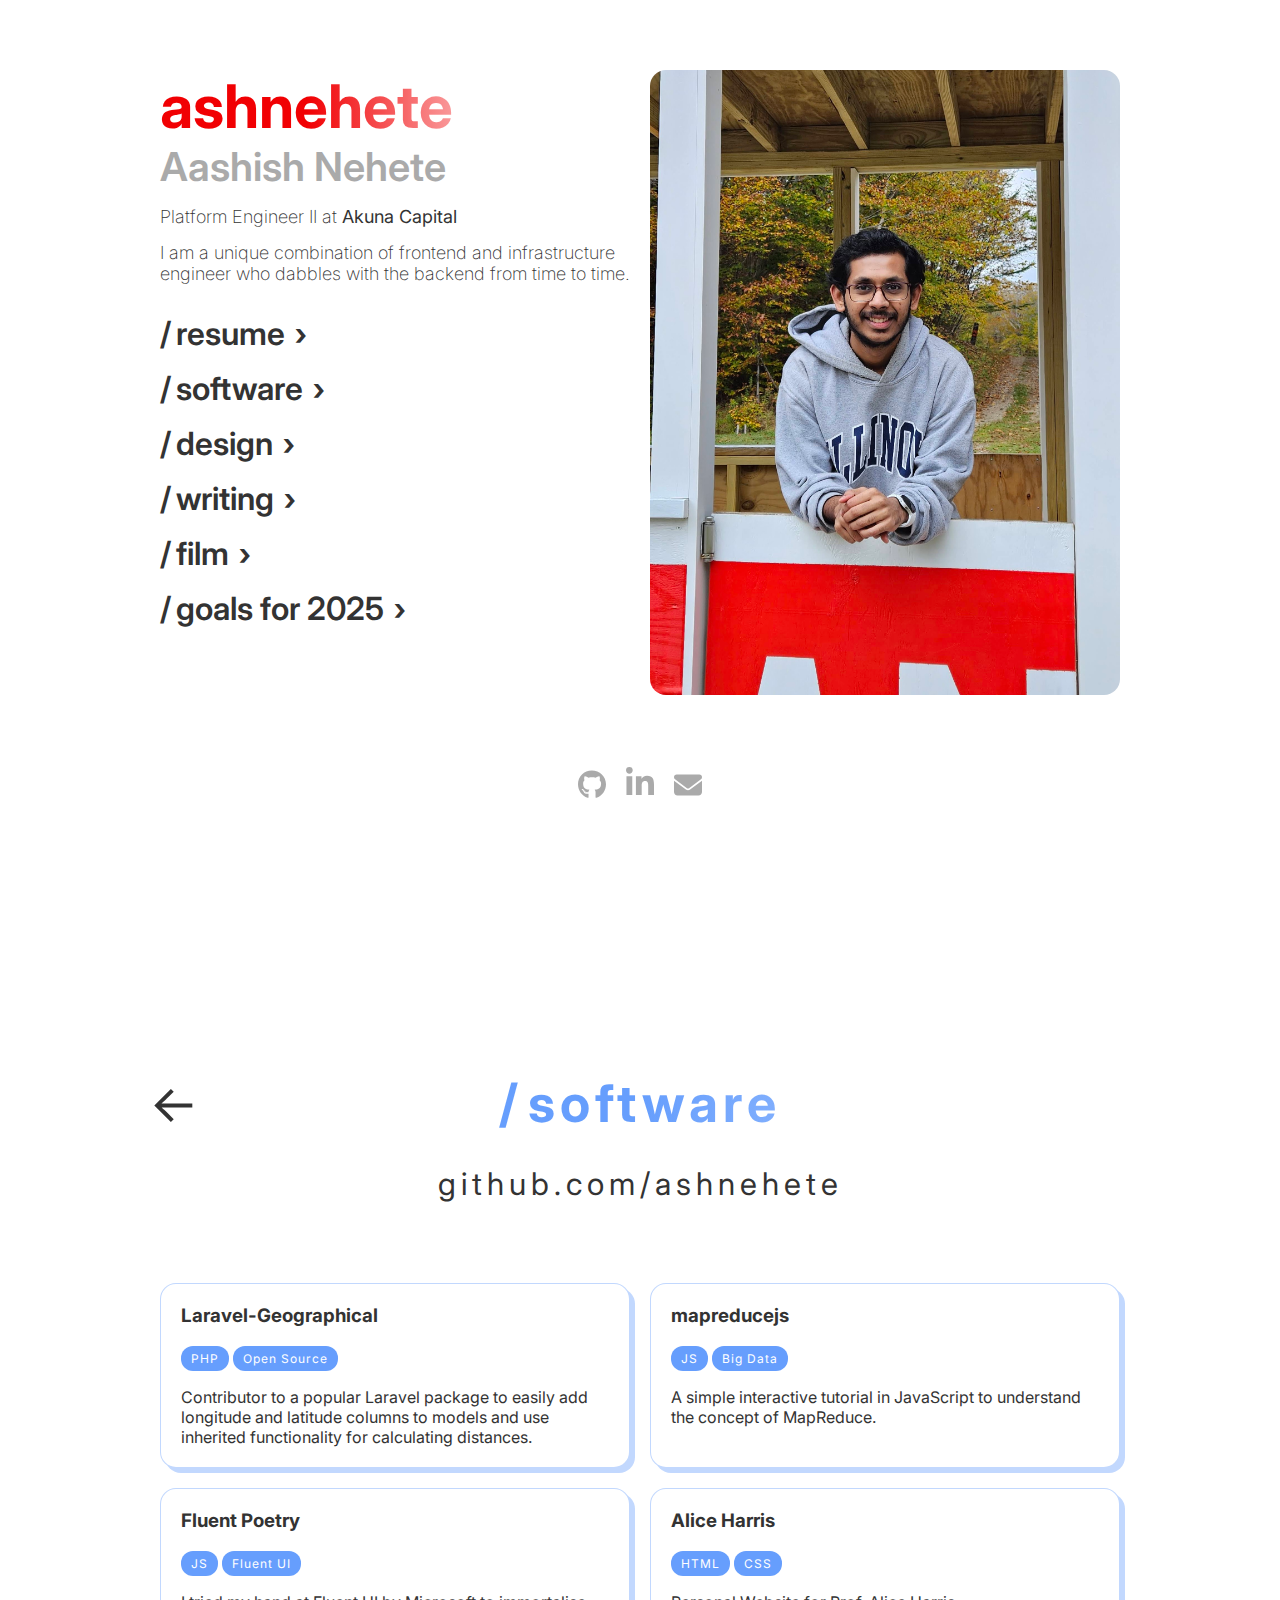
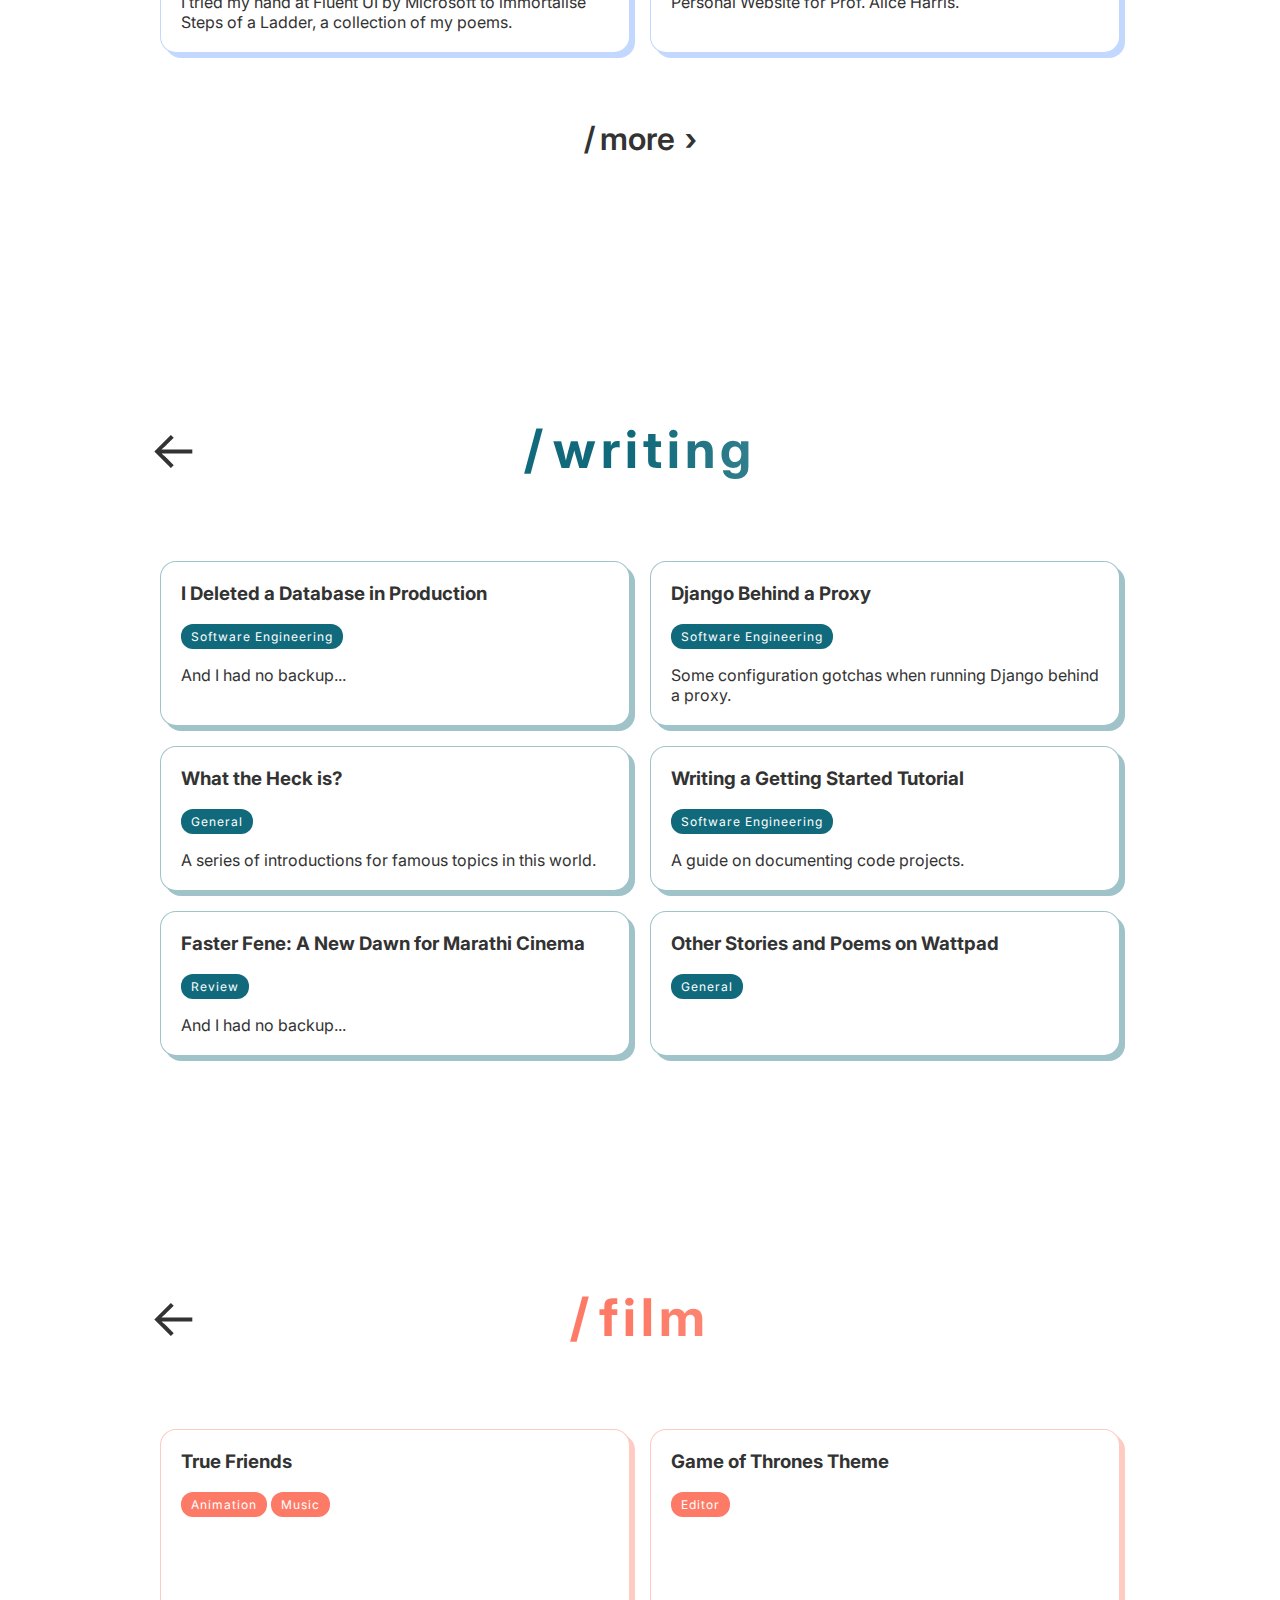
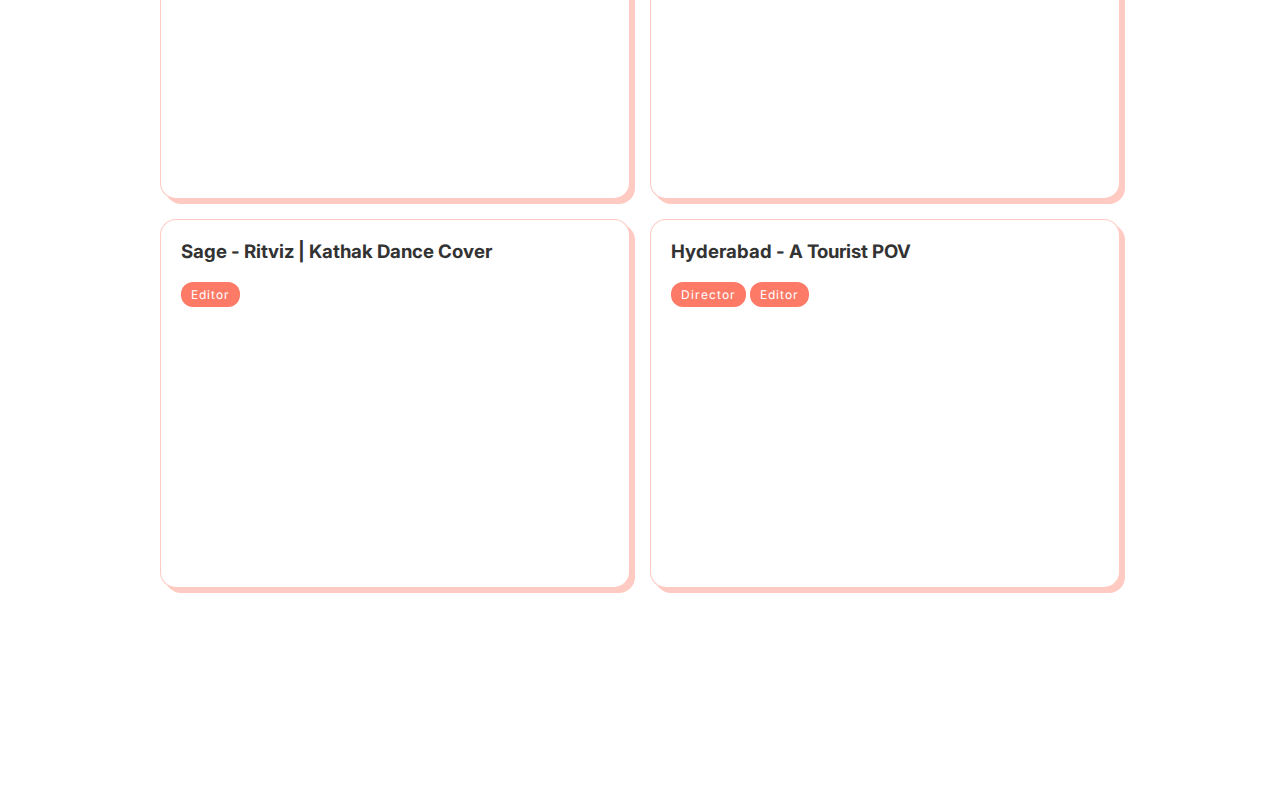
==== commit abd1c685: "Update job title" ====
--- a/index.html
+++ b/index.html
@@ -26,7 +26,7 @@
                 <span class="username text--gradient">ashnehete</span>
                 <span class="name">Aashish Nehete</span>
                 <p class="about">
-                    Platform Engineer at
+                    Platform Engineer II at
                     <strong><a href="https://akunacapital.com/" target="_blank">Akuna Capital</a></strong>
                 </p>
                 <p class="about">I am a unique combination of frontend and infrastructure engineer who dabbles with the
@@ -231,4 +231,4 @@
     </section>
 </body>
 
-</html>+</html>
